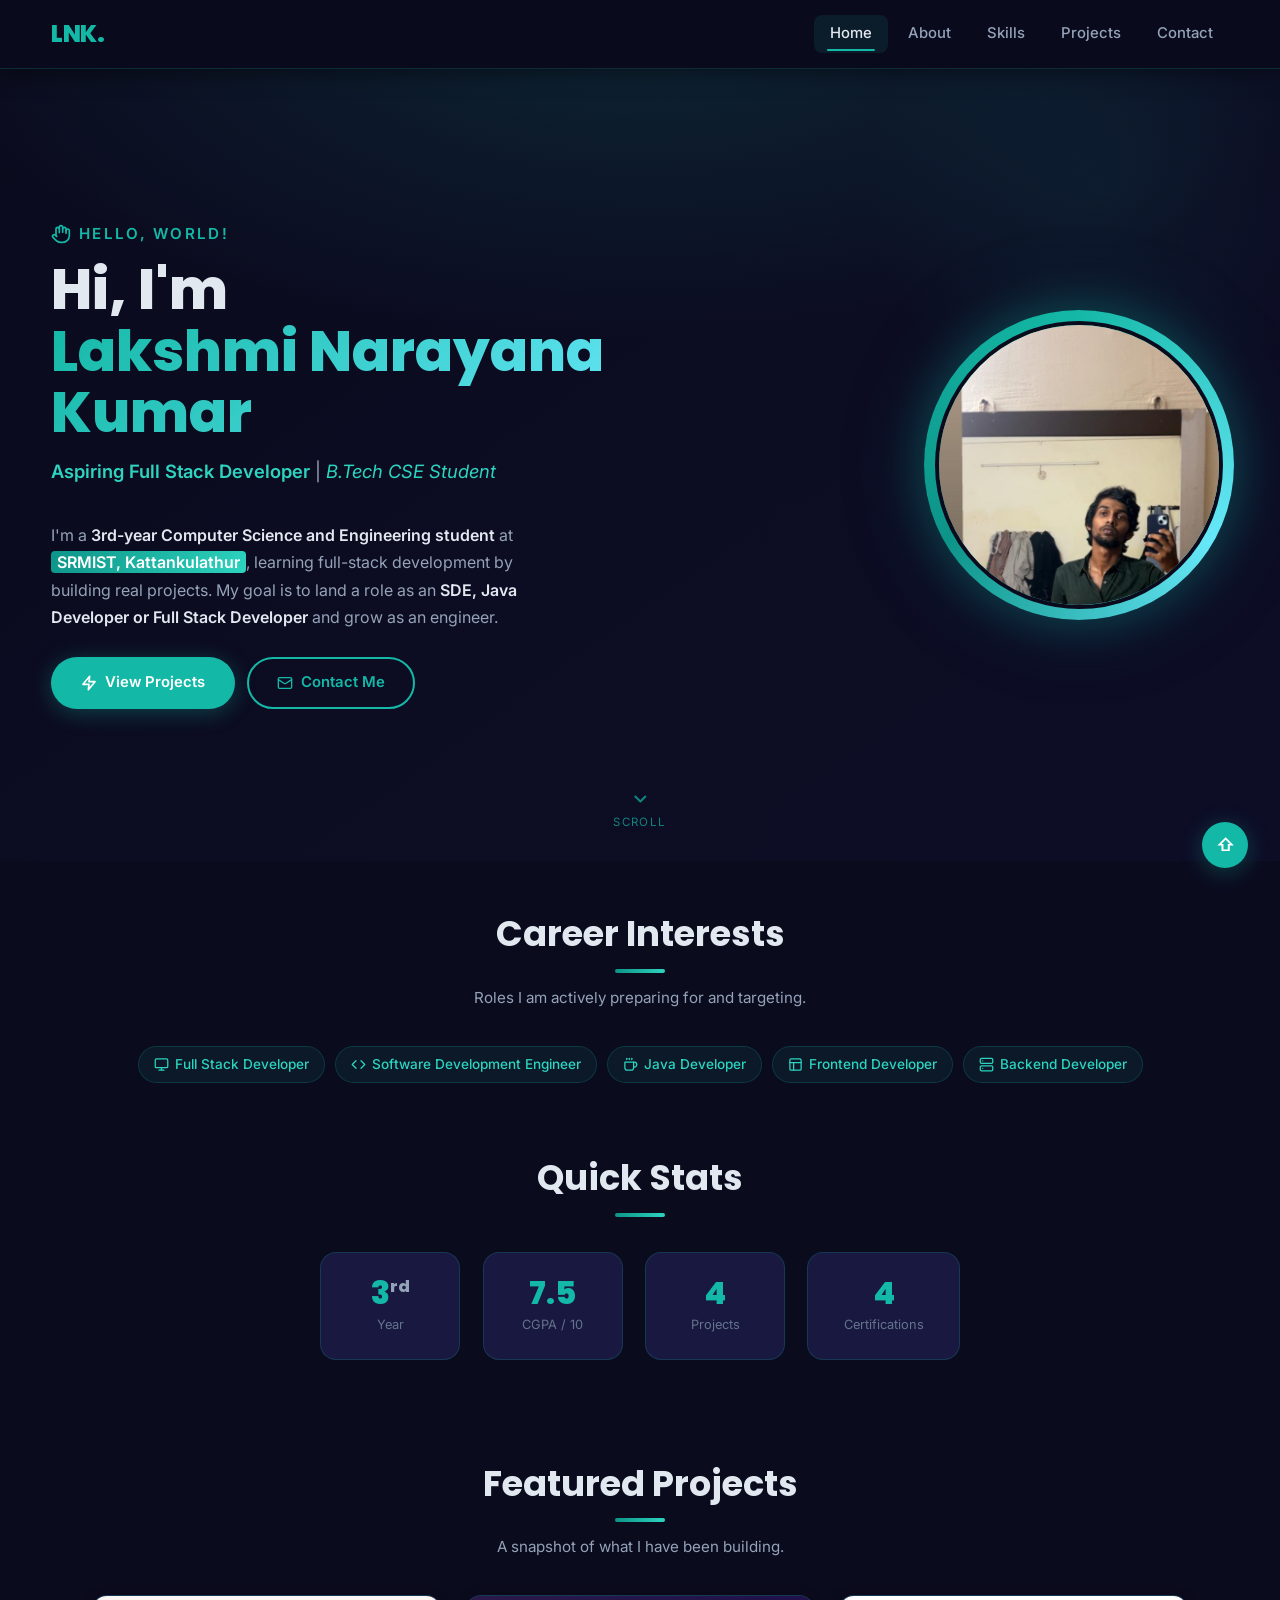
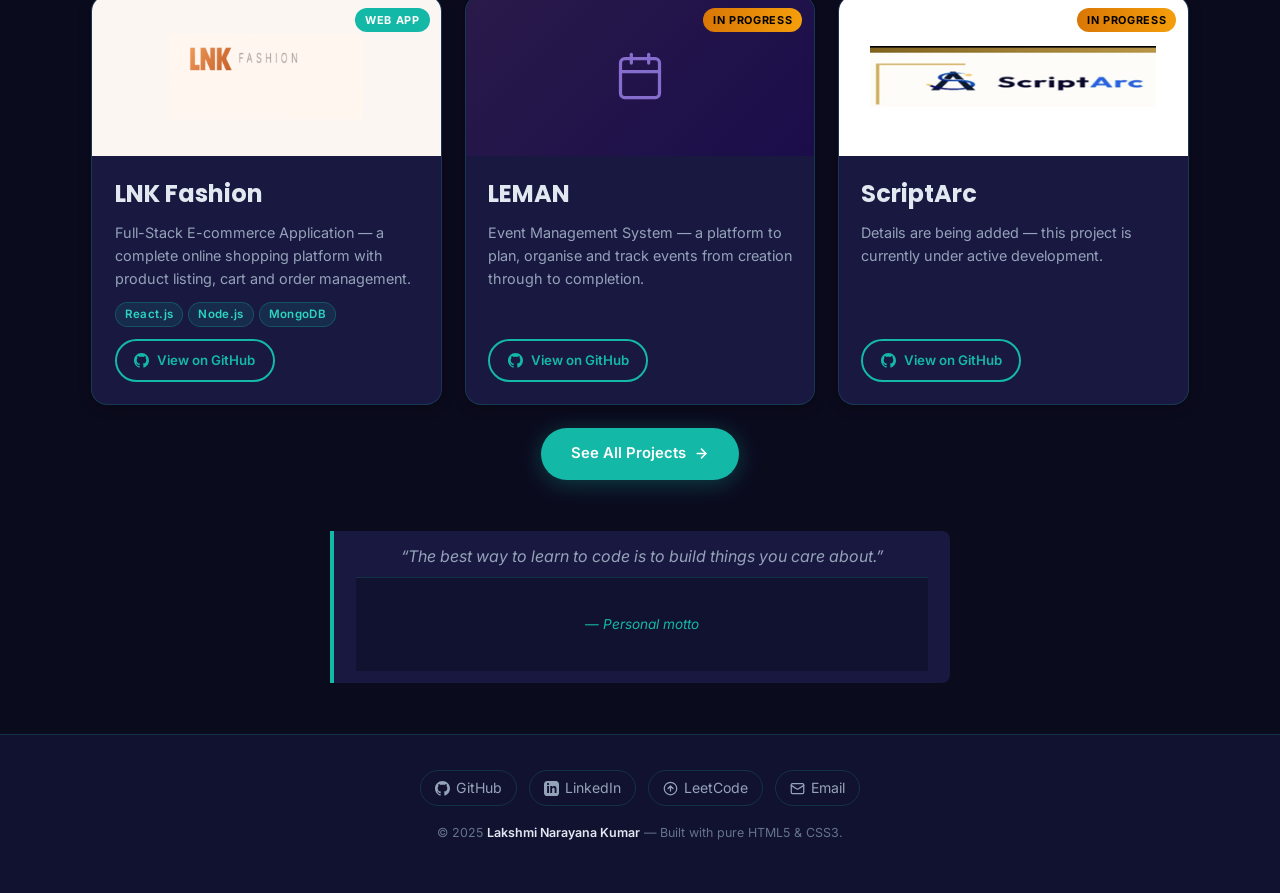
==== index.html @ a8ada561 "Initial commit - Personal Portfolio" ====
<!DOCTYPE html>
<!-- Topic 1: HTML Structure - DOCTYPE declaration -->
<html lang="en">
<head>
  <!-- Topic 1: HTML Structure - meta charset, viewport, title -->
  <meta charset="UTF-8" />
  <meta name="viewport" content="width=device-width, initial-scale=1.0" />
  <meta name="description" content="Lakshmi Narayana Kumar - B.Tech CSE student at SRMIST, aspiring Full Stack Developer." />
  <title>Lakshmi Narayana Kumar | Portfolio</title>
  <!-- Topic 6: Colors, Fonts - Google Fonts loaded via CSS @import in stylesheet -->
  <link rel="stylesheet" href="css/style.css" />
</head>

<body id="top">

  <!-- Scroll progress bar (cinematic upgrade) -->
  <div class="scroll-progress-bar" id="scrollBar" aria-hidden="true"></div>

  <!-- ============================================================
       Topic 1: HTML Structure - semantic <header> element
       Topic 9: Navigation Bar - sticky, Flexbox, hover, active state
       ============================================================ -->
  <header>
    <nav class="navbar" role="navigation" aria-label="Main navigation">
      <a href="index.html" class="nav-logo">LNK.</a>
      <!-- Topic 10: CSS Layouts - Flexbox nav list -->
      <ul class="nav-links">
        <li><a href="index.html"    class="active" aria-current="page">Home</a></li>
        <li><a href="about.html">About</a></li>
        <li><a href="skills.html">Skills</a></li>
        <li><a href="projects.html">Projects</a></li>
        <li><a href="contact.html">Contact</a></li>
      </ul>
    </nav>
  </header>

  <!-- Topic 1: HTML Structure - semantic <main> -->
  <main>

    <!-- ============================================================
         Topic 10: CSS Layouts - Hero section (Flexbox)
         Topic 6: Colors, Fonts - gradient hero background
         Topic 13: CSS Animations - fade-in heading, floating photo
         Topic 5: Images & Multimedia - profile photo, round + framed
         Topic 8: Alignment - text left / photo right on desktop
         ============================================================ -->
    <section class="hero" aria-label="Hero introduction">

      <!-- Left: text -->
      <div class="hero-text">

        <!-- Topic 2: Headings - greeting with inline SVG wave icon -->
        <span class="hero-greeting">
          <!-- SVG: hand wave icon -->
          <svg xmlns="http://www.w3.org/2000/svg" viewBox="0 0 24 24" fill="none"
               stroke="currentColor" stroke-width="2" stroke-linecap="round"
               stroke-linejoin="round" width="20" height="20" aria-hidden="true">
            <path d="M18 11V6a2 2 0 0 0-2-2v0a2 2 0 0 0-2 2v0"/>
            <path d="M14 10V4a2 2 0 0 0-2-2v0a2 2 0 0 0-2 2v2"/>
            <path d="M10 10.5V6a2 2 0 0 0-2-2v0a2 2 0 0 0-2 2v8"/>
            <path d="M18 8a2 2 0 1 1 4 0v6a8 8 0 0 1-8 8h-2c-2.8 0-4.5-.86-5.99-2.34l-3.6-3.6a2 2 0 0 1 2.83-2.82L7 15"/>
          </svg>
          Hello, World!
        </span>

        <!-- Topic 2: Headings - h1 main title -->
        <h1 class="hero-title">
          Hi, I&#39;m
          <!-- Topic 13: CSS Animations - name highlight fades in -->
          <span class="name-hl">Lakshmi Narayana Kumar</span>
        </h1>

        <!-- Topic 2: Text Formatting - <em> inside role line -->
        <p class="hero-role">
          <span>Aspiring Full Stack Developer</span>
          &#124; <em>B.Tech CSE Student</em>
        </p>

        <!-- Topic 2: Text Formatting - <strong>, <mark> in bio -->
        <p style="color:var(--text-secondary); max-width:500px; margin-bottom:1.6rem;">
          I&#39;m a <strong>3rd-year Computer Science and Engineering student</strong>
          at <mark>SRMIST, Kattankulathur</mark>, learning full-stack
          development by building real projects. My goal is to land a role as
          an <strong>SDE, Java Developer or Full Stack Developer</strong> and
          grow as an engineer.
        </p>

        <!-- Topic 4: Links - internal links styled as buttons -->
        <div class="hero-buttons">
          <!-- View Projects button with arrow icon -->
          <a href="projects.html" class="btn btn-primary">
            <svg xmlns="http://www.w3.org/2000/svg" viewBox="0 0 24 24" fill="none"
                 stroke="currentColor" stroke-width="2.5" stroke-linecap="round"
                 stroke-linejoin="round" width="16" height="16" aria-hidden="true">
              <polygon points="13 2 3 14 12 14 11 22 21 10 12 10 13 2"/>
            </svg>
            View Projects
          </a>
          <!-- Contact Me button with mail icon -->
          <a href="contact.html" class="btn btn-outline">
            <svg xmlns="http://www.w3.org/2000/svg" viewBox="0 0 24 24" fill="none"
                 stroke="currentColor" stroke-width="2" stroke-linecap="round"
                 stroke-linejoin="round" width="16" height="16" aria-hidden="true">
              <rect x="2" y="4" width="20" height="16" rx="2"/>
              <path d="m22 7-8.97 5.7a1.94 1.94 0 0 1-2.06 0L2 7"/>
            </svg>
            Contact Me
          </a>
        </div>
      </div>

      <!-- Right: profile photo -->
      <!-- Topic 5: Images & Multimedia - round framed profile picture -->
      <!-- Topic 13: CSS Animations - floating + spinning ring + glow -->
      <div class="hero-photo" id="hero-photo-wrap" aria-label="Profile photo">
        <div class="profile-ring">
          <img
            src="images/profile.jpg"
            alt="Lakshmi Narayana Kumar - profile photo"
            class="profile-img"
            width="288"
            height="288"
          />
        </div>
      </div>

      <!-- Scroll down hint -->
      <div class="scroll-hint" aria-hidden="true">
        <svg xmlns="http://www.w3.org/2000/svg" viewBox="0 0 24 24" fill="none"
             stroke="currentColor" stroke-width="2.5" stroke-linecap="round"
             stroke-linejoin="round">
          <polyline points="6 9 12 15 18 9"/>
        </svg>
        scroll
      </div>

    </section><!-- end .hero -->

    <!-- ============================================================
         Career Interests - chips row
         Topic 10: CSS Layouts - Flexbox chip row
         Topic 2: Headings - h2
         ============================================================ -->
    <section class="section" aria-labelledby="interests-heading">      <div class="section-title">
        <h2 id="interests-heading">Career Interests</h2>
        <span class="title-bar"></span>
        <p>Roles I am actively preparing for and targeting.</p>
      </div>

      <!-- Topic 10: Flexbox chip layout -->
      <div class="chips-wrap" style="justify-content:center;">

        <span class="chip chip-anim" style="animation-delay:0.1s;">
          <!-- monitor icon -->
          <svg xmlns="http://www.w3.org/2000/svg" viewBox="0 0 24 24" fill="none"
               stroke="currentColor" stroke-width="2" stroke-linecap="round"
               stroke-linejoin="round" aria-hidden="true">
            <rect x="2" y="3" width="20" height="14" rx="2"/>
            <path d="M8 21h8M12 17v4"/>
          </svg>
          Full Stack Developer
        </span>

        <span class="chip chip-anim" style="animation-delay:0.2s;">
          <!-- code icon -->
          <svg xmlns="http://www.w3.org/2000/svg" viewBox="0 0 24 24" fill="none"
               stroke="currentColor" stroke-width="2" stroke-linecap="round"
               stroke-linejoin="round" aria-hidden="true">
            <polyline points="16 18 22 12 16 6"/>
            <polyline points="8 6 2 12 8 18"/>
          </svg>
          Software Development Engineer
        </span>

        <span class="chip chip-anim" style="animation-delay:0.3s;">
          <!-- coffee icon (Java) -->
          <svg xmlns="http://www.w3.org/2000/svg" viewBox="0 0 24 24" fill="none"
               stroke="currentColor" stroke-width="2" stroke-linecap="round"
               stroke-linejoin="round" aria-hidden="true">
            <path d="M17 8h1a4 4 0 1 1 0 8h-1"/>
            <path d="M3 8h14v9a4 4 0 0 1-4 4H7a4 4 0 0 1-4-4V8z"/>
            <line x1="6" y1="2" x2="6" y2="4"/>
            <line x1="10" y1="2" x2="10" y2="4"/>
            <line x1="14" y1="2" x2="14" y2="4"/>
          </svg>
          Java Developer
        </span>

        <span class="chip chip-anim" style="animation-delay:0.4s;">
          <!-- layout icon -->
          <svg xmlns="http://www.w3.org/2000/svg" viewBox="0 0 24 24" fill="none"
               stroke="currentColor" stroke-width="2" stroke-linecap="round"
               stroke-linejoin="round" aria-hidden="true">
            <rect x="3" y="3" width="18" height="18" rx="2"/>
            <path d="M3 9h18M9 21V9"/>
          </svg>
          Frontend Developer
        </span>

        <span class="chip chip-anim" style="animation-delay:0.5s;">
          <!-- server icon -->
          <svg xmlns="http://www.w3.org/2000/svg" viewBox="0 0 24 24" fill="none"
               stroke="currentColor" stroke-width="2" stroke-linecap="round"
               stroke-linejoin="round" aria-hidden="true">
            <rect x="2" y="2" width="20" height="8" rx="2"/>
            <rect x="2" y="14" width="20" height="8" rx="2"/>
            <line x1="6" y1="6" x2="6.01" y2="6"/>
            <line x1="6" y1="18" x2="6.01" y2="18"/>
          </svg>
          Backend Developer
        </span>

      </div>
    </section>

    <!-- ============================================================
         Quick Stats tiles
         Topic 10: Flexbox tiles row
         Topic 2: Text Formatting - <sup> inside CGPA label
         ============================================================ -->
    <section class="section" aria-labelledby="stats-heading" style="padding-top:0;">
      <div class="section-title">
        <h2 id="stats-heading">Quick Stats</h2>
        <span class="title-bar"></span>
      </div>

      <!-- Topic 10: Flexbox stats row -->
      <div class="stats-row">
        <div class="stat-tile">
          <!-- Topic 2: Text Formatting - <sup> -->
          <span class="num">3<sup style="font-size:1rem;">rd</sup></span>
          <span class="lbl">Year</span>
        </div>
        <div class="stat-tile">
          <span class="num">7.5</span>
          <span class="lbl">CGPA / 10</span>
        </div>
        <div class="stat-tile">
          <span class="num">4</span>
          <span class="lbl">Projects</span>
        </div>
        <div class="stat-tile">
          <span class="num">4</span>
          <span class="lbl">Certifications</span>
        </div>
      </div>
    </section>

    <!-- ============================================================
         Featured Projects preview
         Topic 10: CSS Grid - projects grid
         Topic 11: Borders & Backgrounds - card borders, shadows
         Topic 12: Transformations & Transitions - card hover lift
         Topic 8: Positioning - absolute badge
         ============================================================ -->
    <section class="section" aria-labelledby="featured-projects-heading">
      <div class="section-title">
        <h2 id="featured-projects-heading">Featured Projects</h2>
        <span class="title-bar"></span>
        <p>A snapshot of what I have been building.</p>
      </div>

      <!-- Topic 10: CSS Grid -->
      <div class="projects-grid">

        <!-- Project 1: LNK Fashion -->
        <!-- Topic 7: Box Model - margin, padding, border on card -->
        <article class="project-card" aria-labelledby="fp1-title">
          <!-- Topic 8: Positioning - absolutely positioned badge -->
          <span class="badge">Web App</span>
          <!-- Topic 11: Backgrounds - LNK Fashion Logo -->
          <div class="project-img-wrap bg-lnk" role="img" aria-label="LNK Fashion e-commerce project">
            <img src="images/projects/lnk-fashion.png" alt="LNK Fashion Logo" class="project-logo-img" />
          </div>
          <div class="project-body">
            <!-- Topic 2: Headings - h3 -->
            <h3 id="fp1-title">LNK Fashion</h3>
            <p>Full-Stack E-commerce Application &mdash; a complete online shopping
               platform with product listing, cart and order management.</p>
            <!-- Topic 3: Lists - project tags -->
            <div class="project-tags">
              <span class="tag">React.js</span>
              <span class="tag">Node.js</span>
              <span class="tag">MongoDB</span>
            </div>
            <!-- Topic 4: Links - external link -->
            <a href="https://github.com/lakshminarayanankumar7-alt"
               target="_blank" rel="noopener noreferrer"
               class="btn btn-outline">
              <svg xmlns="http://www.w3.org/2000/svg" viewBox="0 0 24 24" fill="currentColor"
                   width="15" height="15" aria-hidden="true">
                <path d="M12 0c-6.626 0-12 5.373-12 12 0 5.302 3.438 9.8 8.207 11.387.599.111.793-.261.793-.577v-2.234c-3.338.726-4.033-1.416-4.033-1.416-.546-1.387-1.333-1.756-1.333-1.756-1.089-.745.083-.729.083-.729 1.205.084 1.839 1.237 1.839 1.237 1.07 1.834 2.807 1.304 3.492.997.107-.775.418-1.305.762-1.604-2.665-.305-5.467-1.334-5.467-5.931 0-1.311.469-2.381 1.236-3.221-.124-.303-.535-1.524.117-3.176 0 0 1.008-.322 3.301 1.23.957-.266 1.983-.399 3.003-.404 1.02.005 2.047.138 3.006.404 2.291-1.552 3.297-1.23 3.297-1.23.653 1.653.242 2.874.118 3.176.77.84 1.235 1.911 1.235 3.221 0 4.609-2.807 5.624-5.479 5.921.43.372.823 1.102.823 2.222v3.293c0 .319.192.694.801.576 4.765-1.589 8.199-6.086 8.199-11.386 0-6.627-5.373-12-12-12z"/>
              </svg>
              View on GitHub
            </a>
          </div>
        </article>

        <!-- Project 2: LEMAN -->
        <article class="project-card" aria-labelledby="fp2-title">
          <span class="badge badge-progress">In Progress</span>
          <div class="project-img-wrap grad-2" role="img" aria-label="LEMAN event management system">
            <!-- calendar SVG icon -->
            <svg xmlns="http://www.w3.org/2000/svg" viewBox="0 0 24 24" fill="none"
                 stroke="#a78bfa" stroke-width="1.5" stroke-linecap="round"
                 stroke-linejoin="round" width="52" height="52" aria-hidden="true">
              <rect x="3" y="4" width="18" height="18" rx="2" ry="2"/>
              <line x1="16" y1="2" x2="16" y2="6"/>
              <line x1="8" y1="2" x2="8" y2="6"/>
              <line x1="3" y1="10" x2="21" y2="10"/>
            </svg>
          </div>
          <div class="project-body">
            <h3 id="fp2-title">LEMAN</h3>
            <p>Event Management System &mdash; a platform to plan, organise and
               track events from creation through to completion.</p>
            <a href="https://github.com/lakshminarayanankumar7-alt"
               target="_blank" rel="noopener noreferrer"
               class="btn btn-outline">
              <svg xmlns="http://www.w3.org/2000/svg" viewBox="0 0 24 24" fill="currentColor"
                   width="15" height="15" aria-hidden="true">
                <path d="M12 0c-6.626 0-12 5.373-12 12 0 5.302 3.438 9.8 8.207 11.387.599.111.793-.261.793-.577v-2.234c-3.338.726-4.033-1.416-4.033-1.416-.546-1.387-1.333-1.756-1.333-1.756-1.089-.745.083-.729.083-.729 1.205.084 1.839 1.237 1.839 1.237 1.07 1.834 2.807 1.304 3.492.997.107-.775.418-1.305.762-1.604-2.665-.305-5.467-1.334-5.467-5.931 0-1.311.469-2.381 1.236-3.221-.124-.303-.535-1.524.117-3.176 0 0 1.008-.322 3.301 1.23.957-.266 1.983-.399 3.003-.404 1.02.005 2.047.138 3.006.404 2.291-1.552 3.297-1.23 3.297-1.23.653 1.653.242 2.874.118 3.176.77.84 1.235 1.911 1.235 3.221 0 4.609-2.807 5.624-5.479 5.921.43.372.823 1.102.823 2.222v3.293c0 .319.192.694.801.576 4.765-1.589 8.199-6.086 8.199-11.386 0-6.627-5.373-12-12-12z"/>
              </svg>
              View on GitHub
            </a>
          </div>
        </article>

        <!-- Project 3: ScriptArc -->
        <article class="project-card" aria-labelledby="fp3-title">
          <span class="badge badge-progress">In Progress</span>
          <!-- Topic 11: Backgrounds - ScriptArc Logo -->
          <div class="project-img-wrap bg-scriptarc" role="img" aria-label="ScriptArc project">
            <img src="images/projects/scriptarc.png" alt="ScriptArc Logo" class="project-logo-img" />
          </div>
          <div class="project-body">
            <h3 id="fp3-title">ScriptArc</h3>
            <p>Details are being added &mdash; this project is currently
               under active development.</p>
            <a href="https://github.com/lakshminarayanankumar7-alt"
               target="_blank" rel="noopener noreferrer"
               class="btn btn-outline">
              <svg xmlns="http://www.w3.org/2000/svg" viewBox="0 0 24 24" fill="currentColor"
                   width="15" height="15" aria-hidden="true">
                <path d="M12 0c-6.626 0-12 5.373-12 12 0 5.302 3.438 9.8 8.207 11.387.599.111.793-.261.793-.577v-2.234c-3.338.726-4.033-1.416-4.033-1.416-.546-1.387-1.333-1.756-1.333-1.756-1.089-.745.083-.729.083-.729 1.205.084 1.839 1.237 1.839 1.237 1.07 1.834 2.807 1.304 3.492.997.107-.775.418-1.305.762-1.604-2.665-.305-5.467-1.334-5.467-5.931 0-1.311.469-2.381 1.236-3.221-.124-.303-.535-1.524.117-3.176 0 0 1.008-.322 3.301 1.23.957-.266 1.983-.399 3.003-.404 1.02.005 2.047.138 3.006.404 2.291-1.552 3.297-1.23 3.297-1.23.653 1.653.242 2.874.118 3.176.77.84 1.235 1.911 1.235 3.221 0 4.609-2.807 5.624-5.479 5.921.43.372.823 1.102.823 2.222v3.293c0 .319.192.694.801.576 4.765-1.589 8.199-6.086 8.199-11.386 0-6.627-5.373-12-12-12z"/>
              </svg>
              View on GitHub
            </a>
          </div>
        </article>

      </div>

      <!-- Topic 4: Links - internal navigation link -->
      <div class="text-center mt-md">
        <a href="projects.html" class="btn btn-primary">
          See All Projects
          <svg xmlns="http://www.w3.org/2000/svg" viewBox="0 0 24 24" fill="none"
               stroke="currentColor" stroke-width="2.5" stroke-linecap="round"
               stroke-linejoin="round" width="15" height="15" aria-hidden="true">
            <line x1="5" y1="12" x2="19" y2="12"/>
            <polyline points="12 5 19 12 12 19"/>
          </svg>
        </a>
      </div>
    </section>

    <!-- ============================================================
         Closing quote
         Topic 2: Text Formatting - <blockquote>
         ============================================================ -->
    <section class="section" aria-label="Quote" style="padding-top:0;">
      <blockquote style="max-width:620px; margin:0 auto; text-align:center;">
        &#8220;The best way to learn to code is to build things you care about.&#8221;
        <footer>&mdash; Personal motto</footer>
      </blockquote>
    </section>

  </main><!-- end main -->

  <!-- Topic 1: HTML Structure - semantic <footer> -->
  <!-- Topic 4: Links - external links with target="_blank" rel="noopener" -->
  <footer>
    <div class="footer-links">
      <!-- GitHub -->
      <a href="https://github.com/lakshminarayanankumar7-alt"
         target="_blank" rel="noopener noreferrer">
        <svg xmlns="http://www.w3.org/2000/svg" viewBox="0 0 24 24" fill="currentColor"
             width="15" height="15" aria-hidden="true">
          <path d="M12 0c-6.626 0-12 5.373-12 12 0 5.302 3.438 9.8 8.207 11.387.599.111.793-.261.793-.577v-2.234c-3.338.726-4.033-1.416-4.033-1.416-.546-1.387-1.333-1.756-1.333-1.756-1.089-.745.083-.729.083-.729 1.205.084 1.839 1.237 1.839 1.237 1.07 1.834 2.807 1.304 3.492.997.107-.775.418-1.305.762-1.604-2.665-.305-5.467-1.334-5.467-5.931 0-1.311.469-2.381 1.236-3.221-.124-.303-.535-1.524.117-3.176 0 0 1.008-.322 3.301 1.23.957-.266 1.983-.399 3.003-.404 1.02.005 2.047.138 3.006.404 2.291-1.552 3.297-1.23 3.297-1.23.653 1.653.242 2.874.118 3.176.77.84 1.235 1.911 1.235 3.221 0 4.609-2.807 5.624-5.479 5.921.43.372.823 1.102.823 2.222v3.293c0 .319.192.694.801.576 4.765-1.589 8.199-6.086 8.199-11.386 0-6.627-5.373-12-12-12z"/>
        </svg>
        GitHub
      </a>
      <!-- LinkedIn -->
      <a href="https://www.linkedin.com/in/lakshmi-narayanan-kumar-5279a4340/"
         target="_blank" rel="noopener noreferrer">
        <svg xmlns="http://www.w3.org/2000/svg" viewBox="0 0 24 24" fill="currentColor"
             width="15" height="15" aria-hidden="true">
          <path d="M19 0h-14c-2.761 0-5 2.239-5 5v14c0 2.761 2.239 5 5 5h14c2.762 0 5-2.239 5-5v-14c0-2.761-2.238-5-5-5zm-11 19h-3v-11h3v11zm-1.5-12.268c-.966 0-1.75-.79-1.75-1.764s.784-1.764 1.75-1.764 1.75.79 1.75 1.764-.783 1.764-1.75 1.764zm13.5 12.268h-3v-5.604c0-3.368-4-3.113-4 0v5.604h-3v-11h3v1.765c1.396-2.586 7-2.777 7 2.476v6.759z"/>
        </svg>
        LinkedIn
      </a>
      <!-- LeetCode -->
      <a href="https://leetcode.com/u/Lakshmi_Narayana_Kumar/"
         target="_blank" rel="noopener noreferrer">
        <svg xmlns="http://www.w3.org/2000/svg" viewBox="0 0 24 24" fill="none"
             stroke="currentColor" stroke-width="2" stroke-linecap="round"
             stroke-linejoin="round" width="15" height="15" aria-hidden="true">
          <circle cx="12" cy="12" r="10"/>
          <path d="m16 12-4-4-4 4M12 16V8"/>
        </svg>
        LeetCode
      </a>
      <!-- Topic 4: Links - mailto link -->
      <!-- EDIT EMAIL -->
      <a href="mailto:lakshminarayanankumar7@gmail.com">
        <svg xmlns="http://www.w3.org/2000/svg" viewBox="0 0 24 24" fill="none"
             stroke="currentColor" stroke-width="2" stroke-linecap="round"
             stroke-linejoin="round" width="15" height="15" aria-hidden="true">
          <rect x="2" y="4" width="20" height="16" rx="2"/>
          <path d="m22 7-8.97 5.7a1.94 1.94 0 0 1-2.06 0L2 7"/>
        </svg>
        Email
      </a>
    </div>
    <!-- Topic 2: Text Formatting - <small>, <strong> -->
    <p>
      <small>
        &copy; 2025 <strong>Lakshmi Narayana Kumar</strong>
        &mdash; Built with pure HTML5 &amp; CSS3.
      </small>
    </p>
  </footer>

  <!-- Topic 4: Links - in-page anchor Back to top -->
  <!-- Topic 8: Positioning - position: fixed -->
  <a href="#top" class="back-to-top" aria-label="Back to top" title="Back to top">
    <!-- Up arrow using HTML entity - safe, no emoji bytes -->
    &#8679;
  </a>

  <!-- Cinematic scroll script: scroll progress + hero photo fade + reveal -->
  <script>
    (function () {
      /* Respect prefers-reduced-motion */
      var reducedMotion = window.matchMedia('(prefers-reduced-motion: reduce)').matches;

      var scrollBar   = document.getElementById('scrollBar');
      var photoWrap   = document.getElementById('hero-photo-wrap');
      var hero        = document.querySelector('.hero');

      /* ---- Scroll Progress Bar ---- */
      function updateProgress() {
        var scrollTop  = window.scrollY || document.documentElement.scrollTop;
        var docHeight  = document.documentElement.scrollHeight - window.innerHeight;
        var pct        = docHeight > 0 ? (scrollTop / docHeight) * 100 : 0;
        if (scrollBar) scrollBar.style.width = pct + '%';
      }

      /* ---- Hero photo cinematic fade on scroll ---- */
      function updateHeroPhoto() {
        if (!hero || !photoWrap || reducedMotion) return;
        var heroBottom = hero.getBoundingClientRect().bottom;
        var heroH      = hero.offsetHeight;
        /* Start fading once bottom of hero is 80% from top of viewport */
        var ratio = 1 - Math.max(0, Math.min(1, heroBottom / (heroH * 0.8)));
        var opacity   = 1 - ratio * 0.85;
        var scale     = 1 - ratio * 0.12;
        photoWrap.style.opacity   = opacity;
        photoWrap.style.transform = 'scale(' + scale + ')';
      }

      /* ---- Reveal on scroll (IntersectionObserver) ---- */
      if ('IntersectionObserver' in window) {
        var revealEls = document.querySelectorAll('.reveal');
        var revealObs = new IntersectionObserver(function (entries) {
          entries.forEach(function (entry) {
            if (entry.isIntersecting) {
              entry.target.classList.add('visible');
              revealObs.unobserve(entry.target);
            }
          });
        }, { threshold: 0.15 });
        revealEls.forEach(function (el) { revealObs.observe(el); });
      }

      /* ---- Bind scroll ---- */
      window.addEventListener('scroll', function () {
        updateProgress();
        updateHeroPhoto();
      }, { passive: true });

      /* Initial call */
      updateProgress();
      updateHeroPhoto();
    })();
  </script>

</body>
</html>
---- css/style.css ----
/* ============================================================
   PORTFOLIO - Lakshmi Narayana Kumar
   Single shared stylesheet for all 5 pages.
   Each section header maps to one of the 14 required topics.
   All special characters use HTML entities - no raw emoji bytes.
   ============================================================ */

/* ============================================================
   Topic 6: Colors, Fonts, Backgrounds
   - CSS custom properties (palette), Google Fonts import
   ============================================================ */
@import url('https://fonts.googleapis.com/css2?family=Poppins:wght@300;400;500;600;700;800&family=Inter:wght@300;400;500;600&display=swap');

:root {
  /* --- Colour Palette --- */
  --bg-primary:    #0b0b1e;
  --bg-secondary:  #111130;
  --bg-card:       #181840;
  --bg-card-hover: #1e1e4a;

  /* Accent: Teal */
  --accent:        #14b8a6;
  --accent-light:  #2dd4bf;
  --accent-dark:   #0d9488;
  --accent-glow:   rgba(20, 184, 166, 0.30);
  --accent-glow2:  rgba(20, 184, 166, 0.10);

  /* Text */
  --text-primary:   #e2e8f0;
  --text-secondary: #94a3b8;
  --text-muted:     #64748b;

  /* Borders & Shadows */
  --border:         rgba(20, 184, 166, 0.20);
  --border-hover:   rgba(20, 184, 166, 0.55);
  --shadow-sm:      0 2px 12px rgba(0, 0, 0, 0.35);
  --shadow-md:      0 8px 32px rgba(0, 0, 0, 0.45);
  --shadow-lg:      0 20px 60px rgba(0, 0, 0, 0.55);
  --shadow-accent:  0 0 32px var(--accent-glow);

  /* Spacing scale - tighter than before for better flow */
  --sp-xs:  0.4rem;
  --sp-sm:  0.75rem;
  --sp-md:  1.4rem;
  --sp-lg:  2.2rem;
  --sp-xl:  3.2rem;

  /* Radii */
  --r-sm:   8px;
  --r-md:   16px;
  --r-lg:   24px;
  --r-pill: 50px;
  --r-full: 50%;

  /* Transitions */
  --tr-fast: 0.20s ease;
  --tr-med:  0.35s ease;
  --tr-slow: 0.55s ease;

  /* Typography */
  --font-heading: 'Poppins', 'Segoe UI', Arial, sans-serif;
  --font-body:    'Inter',   'Segoe UI', Arial, sans-serif;
}

/* ============================================================
   Topic 7: Margins, Padding, Box Model
   - Global reset with box-sizing: border-box
   ============================================================ */
*,
*::before,
*::after {
  box-sizing: border-box; /* Topic 7: box-sizing border-box on every element */
  margin:  0;
  padding: 0;
}

html {
  scroll-behavior: smooth;
  font-size: 16px;
}

body {
  font-family: var(--font-body);
  background-color: var(--bg-primary);
  color: var(--text-primary);
  line-height: 1.7;
  min-height: 100vh;
  overflow-x: hidden;
}

/* ============================================================
   Topic 2: Headings, Paragraphs, Text Formatting
   ============================================================ */
h1, h2, h3, h4, h5, h6 {
  font-family: var(--font-heading);
  font-weight: 700;
  line-height: 1.25;
  color: var(--text-primary);
}

/* h1-h6 fluid sizes */
h1 { font-size: clamp(2.0rem, 5vw, 3.5rem); }
h2 { font-size: clamp(1.5rem, 3vw, 2.2rem); }
h3 { font-size: clamp(1.1rem, 2.2vw, 1.5rem); }
h4 { font-size: 1.05rem; }
h5 { font-size: 0.93rem; }
h6 { font-size: 0.80rem; color: var(--text-secondary); }

p  { margin-bottom: var(--sp-sm); color: var(--text-secondary); }
a  { color: var(--accent); text-decoration: none; transition: color var(--tr-fast); }
a:hover { color: var(--accent-light); }

/* Text formatting tags */
strong { color: var(--text-primary); font-weight: 600; }
em     { color: var(--accent-light); font-style: italic; }

mark {
  background: linear-gradient(120deg, var(--accent-dark) 0%, var(--accent-light) 100%);
  color: #fff;
  padding: 1px 6px;
  border-radius: 4px;
  font-weight: 600;
}

small { font-size: 0.78rem; color: var(--text-muted); }
sub, sup { font-size: 0.72rem; color: var(--text-secondary); }

blockquote {
  border-left: 4px solid var(--accent);
  margin: var(--sp-md) 0;
  padding: var(--sp-sm) var(--sp-md);
  background: var(--bg-card);
  border-radius: 0 var(--r-sm) var(--r-sm) 0;
  color: var(--text-secondary);
  font-style: italic;
}
blockquote footer { font-size: 0.85rem; margin-top: 6px; color: var(--accent); }

code {
  font-family: 'Courier New', monospace;
  font-size: 0.88rem;
  color: var(--accent-light);
  background: rgba(20,184,166,0.1);
  padding: 1px 6px;
  border-radius: 4px;
}

/* ============================================================
   Topic 9: Navigation Bar
   - Sticky, Flexbox layout, hover effects, active-page highlight
   ============================================================ */
.navbar {
  position: sticky;          /* Topic 8: position sticky */
  top: 0;
  z-index: 1000;
  display: flex;             /* Topic 10: Flexbox for navbar */
  align-items: center;
  justify-content: space-between;
  padding: 0.85rem var(--sp-xl);
  background: rgba(11, 11, 30, 0.92);
  backdrop-filter: blur(16px);
  -webkit-backdrop-filter: blur(16px);
  border-bottom: 1px solid var(--border);
  box-shadow: 0 2px 24px rgba(0,0,0,0.5);
}

.nav-logo {
  font-family: var(--font-heading);
  font-size: 1.5rem;
  font-weight: 800;
  color: var(--accent);
  letter-spacing: -0.5px;
  transition: color var(--tr-fast);
}
.nav-logo:hover { color: var(--accent-light); }

.nav-links {
  display: flex;             /* Topic 10: Flexbox in nav */
  list-style: none;
  gap: 4px;
  align-items: center;
}

.nav-links a {
  display: inline-block;
  color: var(--text-secondary);
  font-size: 0.93rem;
  font-weight: 500;
  padding: 0.42rem 1rem;
  border-radius: var(--r-sm);
  position: relative;        /* Topic 8: position relative for underline */
  transition: color var(--tr-fast), background var(--tr-fast);
}

/* Underline slide-in on hover */
.nav-links a::after {
  content: '';
  position: absolute;        /* Topic 8: position absolute pseudo-element */
  bottom: 2px;
  left: 50%;
  transform: translateX(-50%);
  width: 0;
  height: 2px;
  background: var(--accent);
  border-radius: 2px;
  transition: width var(--tr-med);
}

.nav-links a:hover,
.nav-links a.active {
  color: var(--text-primary);
  background: rgba(20, 184, 166, 0.10);
}

.nav-links a:hover::after,
.nav-links a.active::after {
  width: 65%;
}

/* ============================================================
   Topic 10 & 13: CSS Layouts (Flexbox) + CSS Animations
   - Hero section -- reduced min-height for better page flow
   ============================================================ */
.hero {
  display: flex;             /* Topic 10: Flexbox hero */
  align-items: center;
  justify-content: space-between;
  gap: var(--sp-xl);
  min-height: 88vh;          /* Reduced from 100vh to avoid excessive space */
  padding: var(--sp-xl);
  /* Topic 6: gradient hero background */
  background:
    radial-gradient(ellipse 85% 60% at 50% -5%, rgba(20,184,166,0.14) 0%, transparent 65%),
    linear-gradient(145deg, var(--bg-primary) 0%, #0d0d26 100%);
  position: relative;
  overflow: hidden;
}

/* Decorative floating orb (Topic 11: background gradient) */
.hero::before {
  content: '';
  position: absolute;        /* Topic 8: position absolute */
  width: 480px;
  height: 480px;
  border-radius: var(--r-full);
  background: radial-gradient(circle, rgba(20,184,166,0.07) 0%, transparent 70%);
  top: -120px;
  right: -60px;
  pointer-events: none;
  animation: pulse-orb 6s ease-in-out infinite; /* Topic 13: animation */
}

.hero-text {
  flex: 1;
  max-width: 580px;
}

.hero-greeting {
  display: inline-flex;
  align-items: center;
  gap: 8px;
  font-size: 0.95rem;
  color: var(--accent);
  font-weight: 600;
  letter-spacing: 0.15em;
  text-transform: uppercase;
  margin-bottom: var(--sp-sm);
  animation: fade-in-up 0.7s ease both; /* Topic 13 */
}

.hero-title {
  font-size: clamp(2.1rem, 5vw, 3.5rem);
  font-weight: 800;
  line-height: 1.1;
  margin-bottom: var(--sp-sm);
}

/* Topic 13: Animated name highlight */
.hero-title .name-hl {
  display: block;
  background: linear-gradient(135deg, var(--accent) 0%, #67e8f9 100%);
  -webkit-background-clip: text;
  -webkit-text-fill-color: transparent;
  background-clip: text;
  animation: fade-in-up 0.8s ease 0.25s both; /* Topic 13 */
}

.hero-role {
  font-size: clamp(0.93rem, 2vw, 1.15rem);
  color: var(--text-secondary);
  margin-bottom: var(--sp-lg);
  animation: fade-in-up 0.8s ease 0.45s both; /* Topic 13 */
}
.hero-role span { color: var(--accent-light); font-weight: 600; }

.hero-buttons {
  display: flex;             /* Topic 10: Flexbox */
  gap: var(--sp-sm);
  flex-wrap: wrap;
  animation: fade-in-up 0.8s ease 0.65s both; /* Topic 13 */
}

/* ============================================================
   Buttons - Topic 12: Transitions & Transformations
   ============================================================ */
.btn {
  display: inline-flex;
  align-items: center;
  gap: 8px;
  padding: 0.72rem 1.75rem;
  border-radius: var(--r-pill);
  font-family: var(--font-body);
  font-size: 0.93rem;
  font-weight: 600;
  cursor: pointer;
  border: 2px solid transparent;
  text-decoration: none;
  transition: all var(--tr-med); /* Topic 12 */
  white-space: nowrap;
}

.btn-primary {
  background: var(--accent);
  color: #fff;
  box-shadow: 0 4px 22px var(--accent-glow);
}
.btn-primary:hover {
  background: var(--accent-light);
  color: #fff;
  transform: translateY(-3px); /* Topic 12: translateY */
  box-shadow: 0 8px 32px var(--accent-glow);
}

.btn-outline {
  background: transparent;
  color: var(--accent);
  border-color: var(--accent);
}
.btn-outline:hover {
  background: var(--accent);
  color: #fff;
  transform: translateY(-3px); /* Topic 12 */
  box-shadow: 0 8px 32px var(--accent-glow);
}

/* ============================================================
   Topic 5: Images & Multimedia
   - Profile photo: round, framed, floating animation
   ============================================================ */
.hero-photo {
  flex-shrink: 0;
  animation: fade-in-up 0.8s ease 0.15s both; /* Topic 13 */
}

.profile-ring {
  position: relative;        /* Topic 8: position relative */
  width: 300px;
  height: 300px;
  display: flex;
  align-items: center;
  justify-content: center;
}

/* Spinning conic-gradient ring (Topic 13: animation) */
.profile-ring::before {
  content: '';
  position: absolute;        /* Topic 8: absolute */
  inset: -5px;
  border-radius: var(--r-full);
  background: conic-gradient(var(--accent), #67e8f9, var(--accent-dark), var(--accent));
  animation: spin-ring 7s linear infinite; /* Topic 13 */
  z-index: 0;
}

/* Glow layer (Topic 11: box-shadow) */
.profile-ring::after {
  content: '';
  position: absolute;        /* Topic 8: absolute */
  inset: -5px;
  border-radius: var(--r-full);
  box-shadow: 0 0 48px var(--accent-glow), 0 0 96px rgba(20,184,166,0.15);
  animation: glow-pulse 3s ease-in-out infinite; /* Topic 13 */
  z-index: 0;
}

.profile-img {
  width: 288px;
  height: 288px;
  border-radius: var(--r-full); /* Topic 11: rounded border */
  object-fit: cover;
  object-position: center top;
  position: relative;        /* Topic 8 */
  z-index: 1;
  border: 4px solid var(--bg-primary);
  animation: float 4.5s ease-in-out infinite; /* Topic 13: floating */
}

/* Smaller variant for About page */
.profile-img-sm {
  width: 220px;
  height: 220px;
  border-radius: var(--r-full);
  object-fit: cover;
  object-position: center top;
  border: 3px solid var(--accent);
  box-shadow: var(--shadow-accent);
}

/* ============================================================
   Topic 13: CSS Animations - @keyframes
   ============================================================ */
@keyframes fade-in-up {
  from { opacity: 0; transform: translateY(28px); }
  to   { opacity: 1; transform: translateY(0);    }
}

@keyframes float {
  0%, 100% { transform: translateY(0px);   }
  50%       { transform: translateY(-16px); }
}

@keyframes glow-pulse {
  0%, 100% { opacity: 0.5; transform: scale(1);    }
  50%       { opacity: 1;   transform: scale(1.04); }
}

@keyframes spin-ring {
  to { transform: rotate(360deg); }
}

@keyframes pulse-orb {
  0%, 100% { transform: scale(1);    opacity: 0.6; }
  50%       { transform: scale(1.08); opacity: 1;   }
}

@keyframes bar-grow {
  from { width: 0; }
}

@keyframes bounce-in {
  0%   { transform: scale(0.6); opacity: 0; }
  60%  { transform: scale(1.08); }
  100% { transform: scale(1); opacity: 1; }
}

@keyframes submit-pulse {
  0%, 100% { box-shadow: 0 4px 22px var(--accent-glow); }
  50%       { box-shadow: 0 4px 44px rgba(20,184,166,0.55); }
}

/* ============================================================
   Section wrapper utilities
   ============================================================ */
.section {
  padding: var(--sp-xl) var(--sp-xl);
  max-width: 1200px;
  margin: 0 auto;
}

.section-full {
  padding: var(--sp-xl) var(--sp-xl);
}

/* Topic 8: text-align centering */
.section-title {
  text-align: center;        /* Topic 8: text-align center */
  margin-bottom: var(--sp-lg);
}

.section-title h2 { display: inline-block; margin-bottom: var(--sp-xs); }

.section-title .title-bar {
  display: block;
  width: 50px;
  height: 4px;
  background: linear-gradient(90deg, var(--accent-dark), var(--accent-light));
  border-radius: 3px;
  margin: 6px auto 0;
}

.section-title p {
  margin-top: var(--sp-sm);
  color: var(--text-secondary);
  font-size: 0.95rem;
}

/* Inner-page hero banner */
.page-hero {
  /* Topic 6: gradient background */
  background: linear-gradient(135deg, var(--bg-secondary) 0%, var(--bg-primary) 100%);
  padding: var(--sp-xl) var(--sp-xl) var(--sp-lg);
  text-align: center;        /* Topic 8: text-align */
  border-bottom: 1px solid var(--border);
  position: relative;
  overflow: hidden;
}

.page-hero::before {
  content: '';
  position: absolute;        /* Topic 8: absolute */
  width: 500px;
  height: 500px;
  border-radius: var(--r-full);
  background: radial-gradient(circle, rgba(20,184,166,0.08) 0%, transparent 70%);
  top: -180px;
  left: 50%;
  transform: translateX(-50%);
  pointer-events: none;
}

.page-hero h1 { animation: fade-in-up 0.65s ease both; } /* Topic 13 */
.page-hero p  {
  animation: fade-in-up 0.65s ease 0.2s both;
  animation-fill-mode: both;
  color: var(--text-secondary);
  max-width: 500px;
  margin: 0.5rem auto 0;
}

/* Divider line */
.divider {
  height: 1px;
  border: none;
  background: linear-gradient(90deg, transparent, var(--accent), transparent);
  margin: var(--sp-lg) 0;
}

/* ============================================================
   Topic 7 & 11: Box Model + Borders & Backgrounds
   - Card component (margin, padding, border, box-shadow)
   ============================================================ */
.card {
  background: var(--bg-card);
  border: 1px solid var(--border);
  border-radius: var(--r-md);
  padding: var(--sp-md);         /* Topic 7: padding */
  margin-bottom: var(--sp-md);   /* Topic 7: margin */
  box-shadow: var(--shadow-sm);  /* Topic 11: box-shadow */
  transition: all var(--tr-med); /* Topic 12: transition */
  position: relative;            /* Topic 8: relative for badge */
  overflow: hidden;
}

.card:hover {
  transform: translateY(-5px) scale(1.01); /* Topic 12: transform */
  box-shadow: var(--shadow-md), 0 0 28px var(--accent-glow);
  border-color: var(--border-hover);
}

/* Topic 8: Absolutely positioned badge */
.badge {
  position: absolute;        /* Topic 8: position absolute */
  top: var(--sp-sm);
  right: var(--sp-sm);
  background: var(--accent);
  color: #fff;
  font-size: 0.68rem;
  font-weight: 700;
  padding: 3px 10px;
  border-radius: var(--r-pill);
  letter-spacing: 0.06em;
  text-transform: uppercase;
  animation: bounce-in 0.5s ease both; /* Topic 13 */
  z-index: 2;
}

.badge-progress {
  background: linear-gradient(90deg, #d97706, #f59e0b);
  color: #000;
}

/* ============================================================
   Topic 10: CSS Layouts - Project Cards Grid (CSS Grid)
   ============================================================ */
.projects-grid {
  display: grid;             /* Topic 10: CSS Grid */
  grid-template-columns: repeat(auto-fit, minmax(290px, 1fr));
  gap: var(--sp-md);
}

/* Project card specific */
.project-card {
  background: var(--bg-card);
  border: 1px solid var(--border);
  border-radius: var(--r-md);
  overflow: hidden;
  position: relative;        /* Topic 8: relative */
  transition: all var(--tr-med); /* Topic 12 */
  box-shadow: var(--shadow-sm);
  display: flex;
  flex-direction: column;
  height: 100%;              /* Equal height cards in grid row */
}

.project-card:hover {
  transform: translateY(-7px) scale(1.015) rotate(-0.3deg); /* Topic 12 */
  box-shadow: var(--shadow-lg), 0 0 36px var(--accent-glow);
  border-color: var(--border-hover);
}

/* Project "image" - CSS gradient placeholder (Topic 11: background gradient) */
.project-img-wrap {
  height: 160px;
  display: flex;
  align-items: center;
  justify-content: center;
  flex-shrink: 0;
  position: relative;
  overflow: hidden;
}

/* SVG icon inside project card header */
.project-img-wrap svg {
  width: 52px;
  height: 52px;
  opacity: 0.75;
}

/* Project logo images */
.project-logo-img {
  max-width: 82%;
  max-height: 85px;
  width: auto;
  height: auto;
  object-fit: contain;
  display: block;
  margin: 0 auto;
  transition: transform var(--tr-med);
}

.project-card:hover .project-logo-img {
  transform: scale(1.08);
}

/* Specific background styles for logo cards */
.project-img-wrap.bg-lnk {
  background: #fbf6f2;
}

.project-img-wrap.bg-scriptarc {
  background: #ffffff;
}

/* Gradient placeholders per project (Topic 11) */
.grad-1 { background: linear-gradient(135deg, #0f2a4a 0%, #0d4a3a 100%); }
.grad-2 { background: linear-gradient(135deg, #2a1a4a 0%, #1a0d4a 100%); }
.grad-3 { background: linear-gradient(135deg, #1a2a0d 0%, #0d2a1a 100%); }
.grad-4 { background: linear-gradient(135deg, #4a2a0d 0%, #4a1a1a 100%); }

.project-body {
  padding: var(--sp-md);    /* Topic 7: padding */
  flex: 1;
  display: flex;
  flex-direction: column;
  gap: 0.5rem;
}

.project-body h3 {
  margin-bottom: 0.25rem;
}

.project-body p {
  flex: 1;
  margin-bottom: 0;
  font-size: 0.9rem;
  line-height: 1.6;
}

.project-tags {
  display: flex;             /* Topic 10: Flexbox */
  flex-wrap: wrap;
  gap: 5px;
  margin: 0.25rem 0;
}

.tag {
  font-size: 0.72rem;
  font-weight: 600;
  color: var(--accent-light);
  background: rgba(20,184,166,0.12);
  border: 1px solid rgba(20,184,166,0.28);
  padding: 2px 9px;
  border-radius: var(--r-pill);
  letter-spacing: 0.03em;
}

/* Button at bottom of project card */
.project-body .btn {
  margin-top: auto;
  align-self: flex-start;
  font-size: 0.83rem;
  padding: 0.5rem 1.1rem;
}

/* ============================================================
   Topic 10: CSS Layouts - Skills Grid (CSS Grid)
   ============================================================ */
.skills-grid {
  display: grid;             /* Topic 10: CSS Grid */
  grid-template-columns: repeat(auto-fit, minmax(240px, 1fr));
  gap: var(--sp-md);
  margin-bottom: var(--sp-xl);
}

.skill-card {
  background: var(--bg-card);
  border: 1px solid var(--border);
  border-radius: var(--r-md);
  padding: var(--sp-md);
  transition: all var(--tr-med); /* Topic 12 */
  text-align: center;            /* Topic 8: text-align */
}

.skill-card:hover {
  transform: translateY(-6px); /* Topic 12 */
  border-color: var(--accent);
  box-shadow: 0 12px 30px var(--accent-glow);
}

.skill-icon {
  width: 48px;
  height: 48px;
  margin: 0 auto var(--sp-sm);
  display: flex;
  align-items: center;
  justify-content: center;
  background: rgba(20, 184, 166, 0.12);
  border: 1px solid var(--border);
  border-radius: var(--r-md);
  color: var(--accent);
  transition: all var(--tr-fast);
}

.skill-card:hover .skill-icon {
  background: rgba(20, 184, 166, 0.22);
  border-color: var(--accent);
  box-shadow: 0 0 16px var(--accent-glow);
}

.skill-icon img,
.skill-icon svg {
  width: 26px;
  height: 26px;
  object-fit: contain;
  transition: transform var(--tr-fast);
}

.skill-card:hover .skill-icon img,
.skill-card:hover .skill-icon svg {
  transform: scale(1.12);
}

/* Individual technology icons inside skill lists */
.tech-icon {
  width: 20px;
  height: 20px;
  object-fit: contain;
  flex-shrink: 0;
  display: inline-block;
  vertical-align: middle;
  transition: transform var(--tr-fast);
}

/* ============================================================
   Topic 3: Lists - skill lists, education list
   ============================================================ */
.skill-list {
  list-style: none;
  padding: 0;
  text-align: left;
  margin-top: var(--sp-sm);
}

.skill-list li {
  display: flex;
  align-items: center;
  gap: 12px;
  padding: 7px 8px;
  border-bottom: 1px solid var(--border);
  color: var(--text-secondary);
  font-size: 0.92rem;
  border-radius: var(--r-sm);
  transition: all var(--tr-fast);
}

.skill-list li:hover {
  background: rgba(20, 184, 166, 0.08);
  color: var(--text-primary);
  padding-left: 12px;
}

.skill-list li:hover .tech-icon {
  transform: scale(1.2);
}

.skill-list li:last-child { border-bottom: none; }

.skill-list li::before {
  display: none;
}

/* Ordered list for education (Topic 3) */
.edu-list {
  list-style: decimal;
  padding-left: 1.6rem;
  color: var(--text-secondary);
}

.edu-list li {
  padding: var(--sp-sm) 0;
  border-bottom: 1px solid var(--border);
  line-height: 1.65;
}
.edu-list li:last-child { border-bottom: none; }

/* ============================================================
   Topic 3: Tables
   - Certifications table with thead, tbody, th, td
   ============================================================ */
.table-wrap {
  overflow-x: auto;
  border-radius: var(--r-md);
  box-shadow: var(--shadow-sm);
  margin-bottom: var(--sp-lg);
}

table {
  width: 100%;
  border-collapse: collapse;
  background: var(--bg-card);
  font-size: 0.9rem;
}

thead {
  background: linear-gradient(135deg, var(--accent-dark), var(--accent));
}

thead th {
  padding: 0.9rem 1.3rem;
  text-align: left;          /* Topic 8: text-align */
  font-family: var(--font-heading);
  font-weight: 600;
  color: #fff;
  font-size: 0.8rem;
  letter-spacing: 0.06em;
  text-transform: uppercase;
}

tbody tr {
  border-bottom: 1px solid var(--border);
  transition: background var(--tr-fast); /* Topic 12 */
}

tbody tr:hover { background: rgba(20,184,166,0.07); }

tbody td {
  padding: 0.85rem 1.3rem;
  color: var(--text-secondary);
  vertical-align: middle;
}

tbody td:first-child { color: var(--text-primary); font-weight: 500; }

/* ============================================================
   Topic 8: Alignment & Positioning
   - Float demo (About page image beside text)
   ============================================================ */
.float-section .float-img {
  float: left;               /* Topic 8: float */
  width: 220px;
  height: 220px;
  border-radius: var(--r-md);
  margin: 0 var(--sp-md) var(--sp-md) 0;
  object-fit: cover;
  object-position: center top;
  border: 3px solid var(--accent);
  box-shadow: var(--shadow-accent);
}

/* Clearfix */
.float-section::after { content: ''; display: table; clear: both; }

/* ============================================================
   Topic 7: Box Model - Visual "Box Model" explanation card
   ============================================================ */
.boxmodel-card {
  position: relative;        /* Topic 8: relative */
  background: var(--bg-card);
  border: 2px dashed var(--accent);
  border-radius: var(--r-md);
  padding: var(--sp-lg);     /* Padding layer visible */
  margin: var(--sp-lg) 0;    /* Margin layer visible */
  box-shadow: var(--shadow-md);
  text-align: center;
}

.boxmodel-card .bm-label {
  position: absolute;        /* Topic 8: absolute */
  top: 8px;
  left: 14px;
  font-size: 0.72rem;
  color: var(--accent);
  font-weight: 700;
  letter-spacing: 0.1em;
  text-transform: uppercase;
}

.bm-padding {
  background: rgba(20,184,166,0.08);
  border: 1px solid var(--accent);
  border-radius: var(--r-sm);
  padding: var(--sp-sm);
  margin: var(--sp-sm);
}

.bm-border {
  border: 2px solid var(--accent-light);
  border-radius: 6px;
  padding: var(--sp-sm);
}

.bm-content {
  background: var(--bg-secondary);
  border-radius: 4px;
  padding: var(--sp-sm);
  color: var(--accent-light);
  font-weight: 600;
  font-size: 0.9rem;
}

/* ============================================================
   Topic 11: Borders & Backgrounds - Border styles demo
   ============================================================ */
.border-demo {
  display: flex;             /* Topic 10: Flexbox */
  gap: var(--sp-sm);
  flex-wrap: wrap;
  margin-bottom: var(--sp-md);
}

.b-box {
  flex: 1;
  min-width: 100px;
  padding: var(--sp-sm) var(--sp-md);
  border-radius: var(--r-sm);
  background: var(--bg-card);
  color: var(--text-secondary);
  text-align: center;        /* Topic 8 */
  font-size: 0.82rem;
  font-family: var(--font-heading);
}

.b-solid   { border: 2px solid var(--accent); }
.b-dashed  { border: 2px dashed var(--accent-light); }
.b-dotted  { border: 2px dotted #67e8f9; }
.b-double  { border: 4px double #f59e0b; }
.b-groove  { border: 4px groove var(--accent); }

/* ============================================================
   Topic 8: Positioning - Fixed "Back to top" button
   ============================================================ */
.back-to-top {
  position: fixed;           /* Topic 8: position fixed */
  bottom: 2rem;
  right: 2rem;
  z-index: 999;
  width: 46px;
  height: 46px;
  border-radius: var(--r-full);
  background: var(--accent);
  color: #fff;
  display: flex;
  align-items: center;
  justify-content: center;
  font-size: 1.1rem;
  font-weight: 700;
  box-shadow: 0 4px 22px var(--accent-glow);
  transition: all var(--tr-med); /* Topic 12 */
  text-decoration: none;
  line-height: 1;
}

.back-to-top:hover {
  background: var(--accent-light);
  color: #fff;
  transform: translateY(-5px) scale(1.1); /* Topic 12 */
  box-shadow: 0 8px 32px var(--accent-glow);
}

/* ============================================================
   Canvas wrapper (Topic 14)
   ============================================================ */
.canvas-wrap {
  background: var(--bg-card);
  border: 1px solid var(--border);
  border-radius: var(--r-md);
  padding: var(--sp-md);
  box-shadow: var(--shadow-md);
  margin-bottom: var(--sp-lg);
  overflow: hidden;
}

canvas { display: block; max-width: 100%; }

/* ============================================================
   CSS skill progress bars
   ============================================================ */
.bar-wrap { margin-bottom: 0.9rem; }
.bar-label {
  display: flex;
  justify-content: space-between;
  font-size: 0.88rem;
  color: var(--text-secondary);
  margin-bottom: 4px;
}
.bar-track {
  height: 8px;
  background: rgba(20,184,166,0.12);
  border-radius: var(--r-pill);
  overflow: hidden;
}
.bar-fill {
  height: 100%;
  background: linear-gradient(90deg, var(--accent-dark), var(--accent-light));
  border-radius: var(--r-pill);
  animation: bar-grow 1.4s ease both; /* Topic 13 */
}

/* ============================================================
   Career interest chips (Home page)
   ============================================================ */
.chips-wrap {
  display: flex;             /* Topic 10: Flexbox */
  flex-wrap: wrap;
  gap: 10px;
  margin: var(--sp-md) 0;
}

.chip {
  display: inline-flex;
  align-items: center;
  gap: 6px;
  background: rgba(20,184,166,0.08);
  border: 1px solid var(--border);
  color: var(--accent-light);
  font-size: 0.85rem;
  font-weight: 500;
  padding: 6px 15px;
  border-radius: var(--r-pill);
  transition: all var(--tr-fast); /* Topic 12 */
}

.chip:hover {
  background: var(--accent);
  color: #fff;
  border-color: var(--accent);
  transform: translateY(-2px); /* Topic 12 */
}

.chip svg {
  width: 15px;
  height: 15px;
  flex-shrink: 0;
}

/* Stat tiles */
.stats-row {
  display: flex;             /* Topic 10: Flexbox */
  flex-wrap: wrap;
  gap: var(--sp-md);
  justify-content: center;
}

.stat-tile {
  background: var(--bg-card);
  border: 1px solid var(--border);
  border-radius: var(--r-md);
  padding: var(--sp-md) var(--sp-lg);
  min-width: 140px;
  text-align: center;        /* Topic 8 */
  transition: all var(--tr-med); /* Topic 12 */
}

.stat-tile:hover {
  transform: translateY(-4px); /* Topic 12 */
  border-color: var(--border-hover);
  box-shadow: var(--shadow-md);
}

.stat-tile .num {
  display: block;
  font-size: 2rem;
  font-weight: 800;
  font-family: var(--font-heading);
  color: var(--accent);
  line-height: 1.1;
}

.stat-tile .lbl {
  font-size: 0.8rem;
  color: var(--text-muted);
  margin-top: 4px;
  display: block;
}

/* ============================================================
   Media & Video
   ============================================================ */
video, audio {
  border-radius: var(--r-md); /* Topic 11: rounded border */
  max-width: 100%;
  display: block;
  margin: var(--sp-md) auto;
  box-shadow: var(--shadow-md);
}

/* ============================================================
   Contact form
   ============================================================ */
.contact-form {
  background: var(--bg-card);
  border: 1px solid var(--border);
  border-radius: var(--r-lg);
  padding: var(--sp-lg);     /* Topic 7: padding */
  box-shadow: var(--shadow-md);
}

.form-group { margin-bottom: var(--sp-md); } /* Topic 7: margin */

.form-group label {
  display: block;
  margin-bottom: 6px;
  font-weight: 500;
  font-size: 0.9rem;
  color: var(--text-primary);
}

.form-group input,
.form-group textarea {
  width: 100%;
  padding: 0.85rem 1.2rem;   /* Topic 7: padding */
  background: var(--bg-secondary);
  border: 1px solid var(--border);
  border-radius: var(--r-sm);
  color: var(--text-primary);
  font-family: var(--font-body);
  font-size: 0.93rem;
  outline: none;
  transition: border-color var(--tr-fast), box-shadow var(--tr-fast); /* Topic 12 */
}

.form-group input:focus,
.form-group textarea:focus {
  border-color: var(--accent);
  box-shadow: 0 0 0 3px var(--accent-glow);
}

.form-group textarea { resize: vertical; min-height: 140px; }

/* Submit button full-width + pulse */
.btn-submit {
  width: 100%;
  justify-content: center;
  font-size: 1rem;
  padding: 0.95rem;
  animation: submit-pulse 2.8s ease-in-out infinite; /* Topic 13 */
}

/* ============================================================
   Social link cards
   ============================================================ */
.social-links {
  display: grid;             /* Topic 10: CSS Grid */
  grid-template-columns: repeat(auto-fit, minmax(200px, 1fr));
  gap: var(--sp-sm);
}

.social-link {
  display: flex;
  align-items: center;
  gap: 12px;
  background: var(--bg-card);
  border: 1px solid var(--border);
  border-radius: var(--r-md);
  padding: 1rem 1.3rem;
  color: var(--text-secondary);
  text-decoration: none;
  transition: all var(--tr-med); /* Topic 12 */
  min-width: 0;
  overflow: hidden;
}

.social-link > div {
  min-width: 0;
  flex: 1;
}

.social-link small {
  display: block;
  overflow-wrap: break-word;
  word-break: break-all;
}

.social-link:hover {
  border-color: var(--border-hover);
  color: var(--text-primary);
  transform: translateX(5px); /* Topic 12 */
  background: rgba(20,184,166,0.06);
}

.social-link .s-icon {
  width: 40px;
  height: 40px;
  border-radius: var(--r-sm);
  background: rgba(20,184,166,0.12);
  display: flex;
  align-items: center;
  justify-content: center;
  flex-shrink: 0;
  color: var(--accent);
}

.social-link .s-icon svg { width: 20px; height: 20px; }

/* ============================================================
   Footer
   ============================================================ */
footer {
  background: var(--bg-secondary);
  border-top: 1px solid var(--border);
  padding: var(--sp-lg) var(--sp-xl);
  text-align: center;        /* Topic 8: text-align */
}

.footer-links {
  display: flex;             /* Topic 10: Flexbox */
  justify-content: center;
  gap: var(--sp-sm);
  flex-wrap: wrap;
  margin-bottom: var(--sp-sm);
}

.footer-links a {
  display: inline-flex;
  align-items: center;
  gap: 6px;
  color: var(--text-secondary);
  font-size: 0.88rem;
  padding: 5px 14px;
  border: 1px solid var(--border);
  border-radius: var(--r-pill);
  transition: all var(--tr-fast); /* Topic 12 */
}

.footer-links a svg { width: 15px; height: 15px; }

.footer-links a:hover {
  color: var(--accent-light);
  border-color: var(--border-hover);
  background: rgba(20,184,166,0.08);
}

/* Misc utility */
.text-center { text-align: center; }
.text-accent  { color: var(--accent); }
.mb-md        { margin-bottom: var(--sp-md); }
.mb-lg        { margin-bottom: var(--sp-lg); }
.mt-md        { margin-top: var(--sp-md); }
.hl-box {
  background: rgba(20,184,166,0.07);
  border: 1px solid var(--border);
  border-radius: var(--r-md);
  padding: var(--sp-md);
}

/* Contact layout - two-column on desktop */
.contact-layout {
  display: grid;             /* Topic 10: CSS Grid */
  grid-template-columns: 1fr 1fr;
  gap: 2.4rem;
  align-items: start;
}

/* ============================================================
   Topic 10: Media Queries - Responsive Design
   ============================================================ */

/* Tablet - max 900px */
@media (max-width: 900px) {
  .hero {
    flex-direction: column;
    text-align: center;
    padding: var(--sp-lg) var(--sp-md);
    min-height: auto;
    padding-top: 3rem;
    padding-bottom: 3rem;
    gap: var(--sp-lg);
  }

  .hero-buttons { justify-content: center; }

  .profile-ring { width: 230px; height: 230px; }
  .profile-img  { width: 220px; height: 220px; }

  .navbar { padding: 0.75rem var(--sp-md); }

  .section, .section-full { padding: var(--sp-lg) var(--sp-md); }

  /* Clear float on tablet */
  .float-section .float-img {
    float: none;
    width: 100%;
    height: 220px;
    margin: 0 0 var(--sp-md) 0;
  }

  .contact-layout { grid-template-columns: 1fr; }
}

/* Mobile - max 600px */
@media (max-width: 600px) {
  .nav-links { gap: 1px; }
  .nav-links a { padding: 0.35rem 0.45rem; font-size: 0.78rem; }
  .nav-logo { font-size: 1.1rem; }
  .navbar { padding: 0.6rem var(--sp-sm); }

  .projects-grid,
  .skills-grid,
  .social-links { grid-template-columns: 1fr; }

  .hero-title { font-size: 1.9rem; }
  .btn { padding: 0.65rem 1.3rem; font-size: 0.87rem; }

  .stats-row { gap: var(--sp-sm); }
  .stat-tile { min-width: 115px; padding: var(--sp-sm); }

  .contact-form { padding: var(--sp-md); }
  footer { padding: var(--sp-md); }

  .border-demo { flex-direction: column; }
  .b-box { min-width: unset; }

  .back-to-top { bottom: 1.2rem; right: 1.2rem; width: 42px; height: 42px; }
}

/* ============================================================
   CINEMATIC UPGRADE — New additions below
   All additions are purely additive; no existing rules changed.
   ============================================================ */

/* ---- Scroll Progress Bar ---------------------------------- */
.scroll-progress-bar {
  position: fixed;
  top: 0;
  left: 0;
  width: 0%;
  height: 3px;
  background: linear-gradient(90deg, var(--accent-dark), var(--accent-light), #67e8f9);
  z-index: 2000;
  transition: width 0.08s linear;
  box-shadow: 0 0 10px var(--accent-glow);
}

/* ---- Hero photo cinematic fade on scroll ------------------ */
#hero-photo-wrap {
  transition: opacity 0.3s ease, transform 0.3s ease;
  will-change: opacity, transform;
}

/* ---- Scroll-triggered reveal ------------------------------ */
.reveal {
  opacity: 0;
  transform: translateY(32px);
  transition: opacity 0.6s ease, transform 0.6s ease;
}
.reveal.visible {
  opacity: 1;
  transform: translateY(0);
}

/* ---- Chip stagger animation ------------------------------- */
@keyframes chip-in {
  from { opacity: 0; transform: translateY(16px) scale(0.92); }
  to   { opacity: 1; transform: translateY(0)   scale(1);    }
}
.chip-anim {
  opacity: 0;
  animation: chip-in 0.5s ease both;
}

/* ---- Scroll-down bounce arrow ----------------------------- */
.scroll-hint {
  position: absolute;
  bottom: 1.8rem;
  left: 50%;
  transform: translateX(-50%);
  display: flex;
  flex-direction: column;
  align-items: center;
  gap: 4px;
  color: var(--accent);
  font-size: 0.72rem;
  letter-spacing: 0.12em;
  text-transform: uppercase;
  opacity: 0.7;
  animation: bounce-scroll 1.8s ease-in-out infinite;
}
@keyframes bounce-scroll {
  0%, 100% { transform: translateX(-50%) translateY(0); }
  50%       { transform: translateX(-50%) translateY(8px); }
}
.scroll-hint svg { width: 20px; height: 20px; }

/* ---- About — Vertical Timeline ---------------------------- */
.timeline {
  position: relative;
  padding-left: 2.4rem;
  max-width: 760px;
  margin: 0 auto var(--sp-xl);
}

.timeline::before {
  content: '';
  position: absolute;
  left: 10px;
  top: 0;
  bottom: 0;
  width: 2px;
  background: linear-gradient(to bottom, var(--accent-dark), var(--accent-light), transparent);
  border-radius: 2px;
}

.timeline-item {
  position: relative;
  margin-bottom: var(--sp-lg);
  opacity: 0;
  transform: translateX(-20px);
  transition: opacity 0.6s ease, transform 0.6s ease;
}
.timeline-item.visible {
  opacity: 1;
  transform: translateX(0);
}

/* Circle dot on timeline */
.timeline-item::before {
  content: '';
  position: absolute;
  left: -2.0rem;
  top: 6px;
  width: 14px;
  height: 14px;
  border-radius: 50%;
  background: var(--accent);
  border: 3px solid var(--bg-primary);
  box-shadow: 0 0 10px var(--accent-glow);
  transition: transform 0.3s ease, box-shadow 0.3s ease;
}
.timeline-item:hover::before {
  transform: scale(1.3);
  box-shadow: 0 0 20px var(--accent-glow);
}

.tl-year {
  display: inline-block;
  font-size: 0.72rem;
  font-weight: 700;
  letter-spacing: 0.12em;
  text-transform: uppercase;
  color: var(--accent);
  background: rgba(20,184,166,0.1);
  border: 1px solid var(--border);
  padding: 2px 10px;
  border-radius: var(--r-pill);
  margin-bottom: 6px;
}

.tl-title {
  font-family: var(--font-heading);
  font-weight: 700;
  font-size: 1.05rem;
  color: var(--text-primary);
  margin-bottom: 4px;
}

.tl-body {
  color: var(--text-secondary);
  font-size: 0.9rem;
  line-height: 1.65;
  margin: 0;
}

/* ---- Unit 1 Learning Cards ------------------------------- */
.unit1-section {
  background: rgba(20,184,166,0.02);
  border-top: 1px solid var(--border);
  border-bottom: 1px solid var(--border);
}

.unit1-chapter {
  margin-bottom: var(--sp-xl);
}

.unit1-chapter-title {
  font-family: var(--font-heading);
  font-size: 1.05rem;
  font-weight: 700;
  color: var(--accent);
  margin-bottom: var(--sp-md);
  display: flex;
  align-items: center;
  gap: 10px;
  padding-bottom: 10px;
  border-bottom: 1px solid var(--border);
}
.unit1-chapter-title svg {
  width: 20px;
  height: 20px;
  flex-shrink: 0;
}

.unit1-grid {
  display: grid;
  grid-template-columns: repeat(auto-fit, minmax(260px, 1fr));
  gap: var(--sp-sm);
}

.unit1-card {
  background: var(--bg-card);
  border: 1px solid var(--border);
  border-radius: var(--r-md);
  overflow: hidden;
  cursor: pointer;
  transition: border-color var(--tr-fast), box-shadow var(--tr-fast), transform var(--tr-fast);
  outline: none;
}
.unit1-card:hover,
.unit1-card:focus-visible {
  border-color: var(--border-hover);
  box-shadow: 0 6px 24px var(--accent-glow2);
  transform: translateY(-3px);
}
.unit1-card:focus-visible {
  box-shadow: 0 0 0 3px var(--accent-glow);
}

.unit1-card-header {
  display: flex;
  align-items: center;
  gap: 10px;
  padding: 0.9rem 1.1rem;
  font-weight: 600;
  font-size: 0.88rem;
  color: var(--text-primary);
  user-select: none;
}
.unit1-card-header .u1-icon {
  width: 22px;
  height: 22px;
  object-fit: contain;
  flex-shrink: 0;
}
.unit1-card-header .u1-label {
  flex: 1;
}
.u1-toggle {
  font-size: 1.1rem;
  font-weight: 700;
  color: var(--accent);
  transition: transform var(--tr-fast);
  flex-shrink: 0;
  line-height: 1;
}
.unit1-card.expanded .u1-toggle {
  transform: rotate(45deg);
}

.unit1-card-body {
  max-height: 0;
  overflow: hidden;
  transition: max-height 0.4s ease, padding 0.3s ease;
  padding: 0 1.1rem;
  border-top: 0px solid var(--border);
}
.unit1-card.expanded .unit1-card-body {
  max-height: 300px;
  padding: 0.8rem 1.1rem 1rem;
  border-top: 1px solid var(--border);
}
.unit1-card-body p {
  font-size: 0.87rem;
  color: var(--text-secondary);
  line-height: 1.65;
  margin: 0;
}

/* ---- Responsive additions --------------------------------- */
@media (max-width: 600px) {
  .unit1-grid { grid-template-columns: 1fr; }
  .timeline { padding-left: 1.8rem; }
}

/* ---- prefers-reduced-motion ------------------------------- */
@media (prefers-reduced-motion: reduce) {
  *,
  *::before,
  *::after {
    animation-duration: 0.01ms !important;
    animation-iteration-count: 1 !important;
    transition-duration: 0.01ms !important;
  }
  .reveal,
  .timeline-item,
  .chip-anim {
    opacity: 1;
    transform: none;
  }
  #hero-photo-wrap {
    opacity: 1 !important;
    transform: none !important;
  }
  .scroll-hint { display: none; }
}
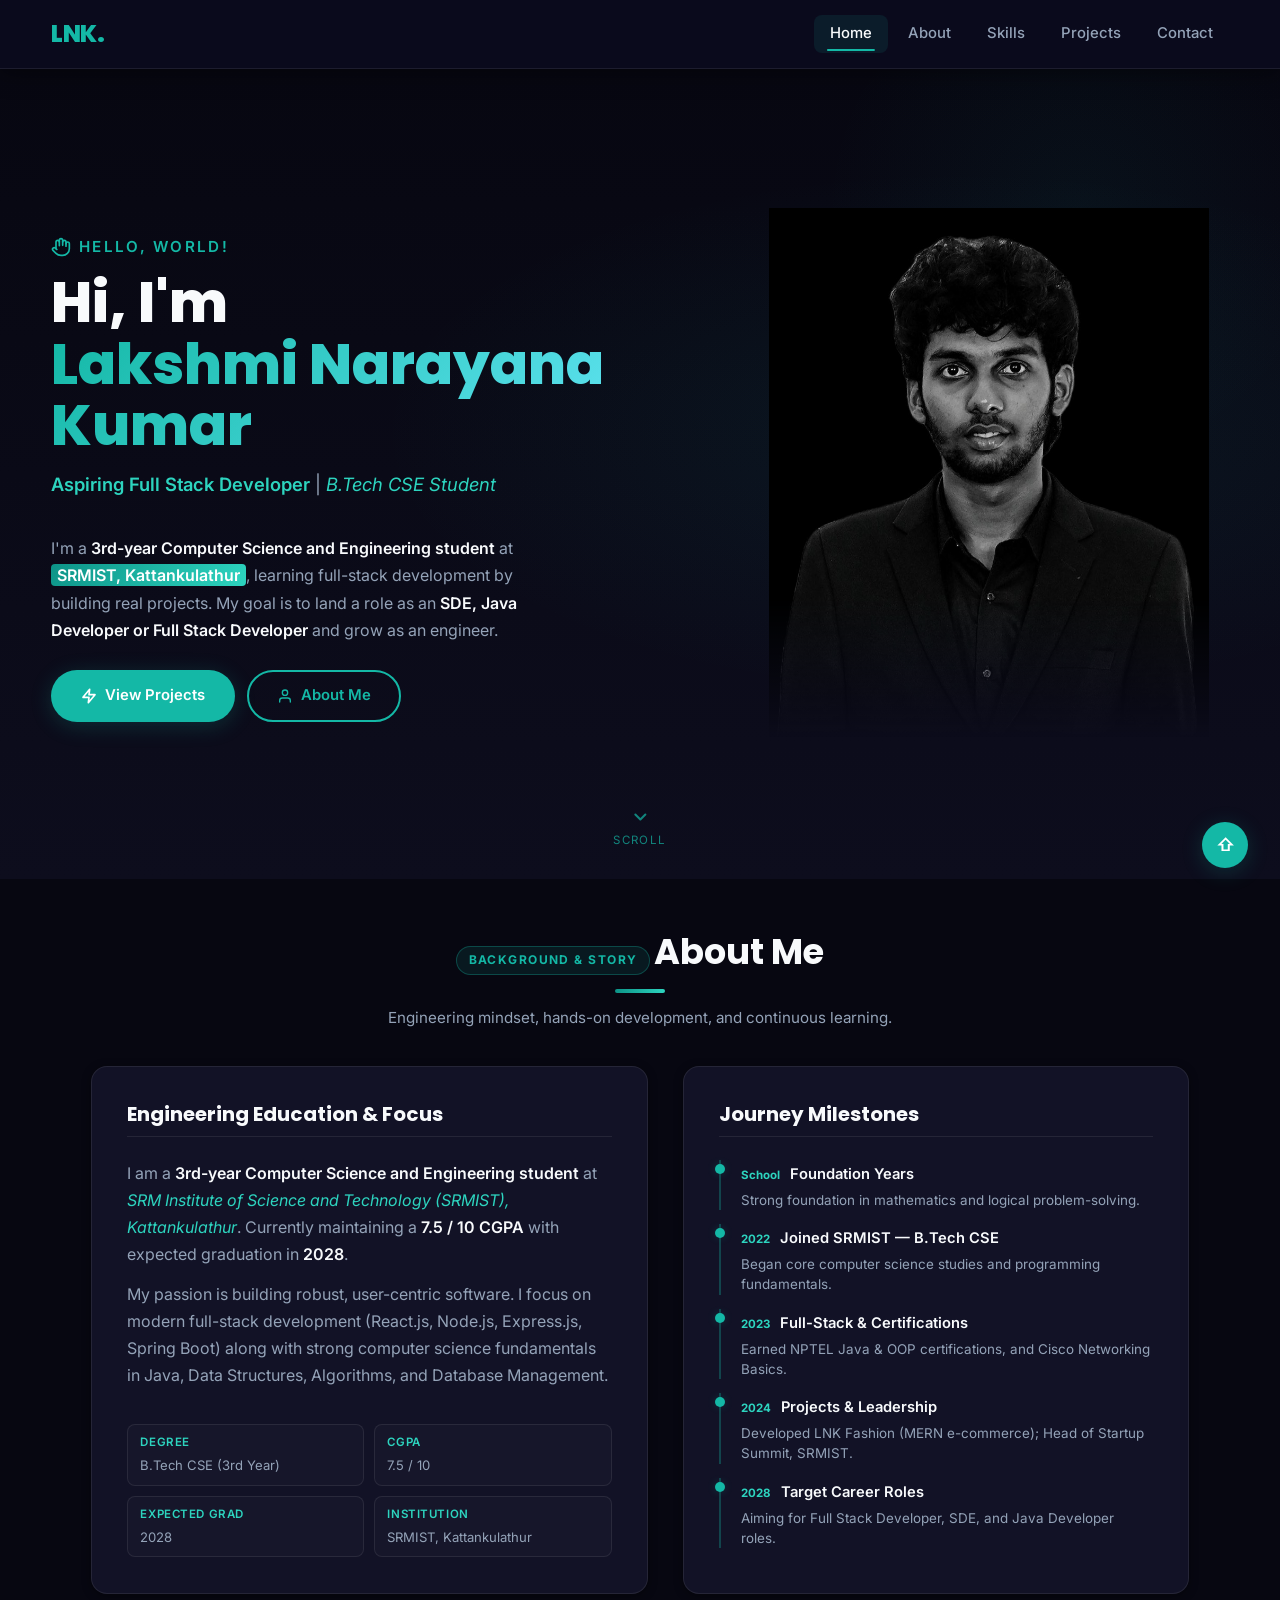
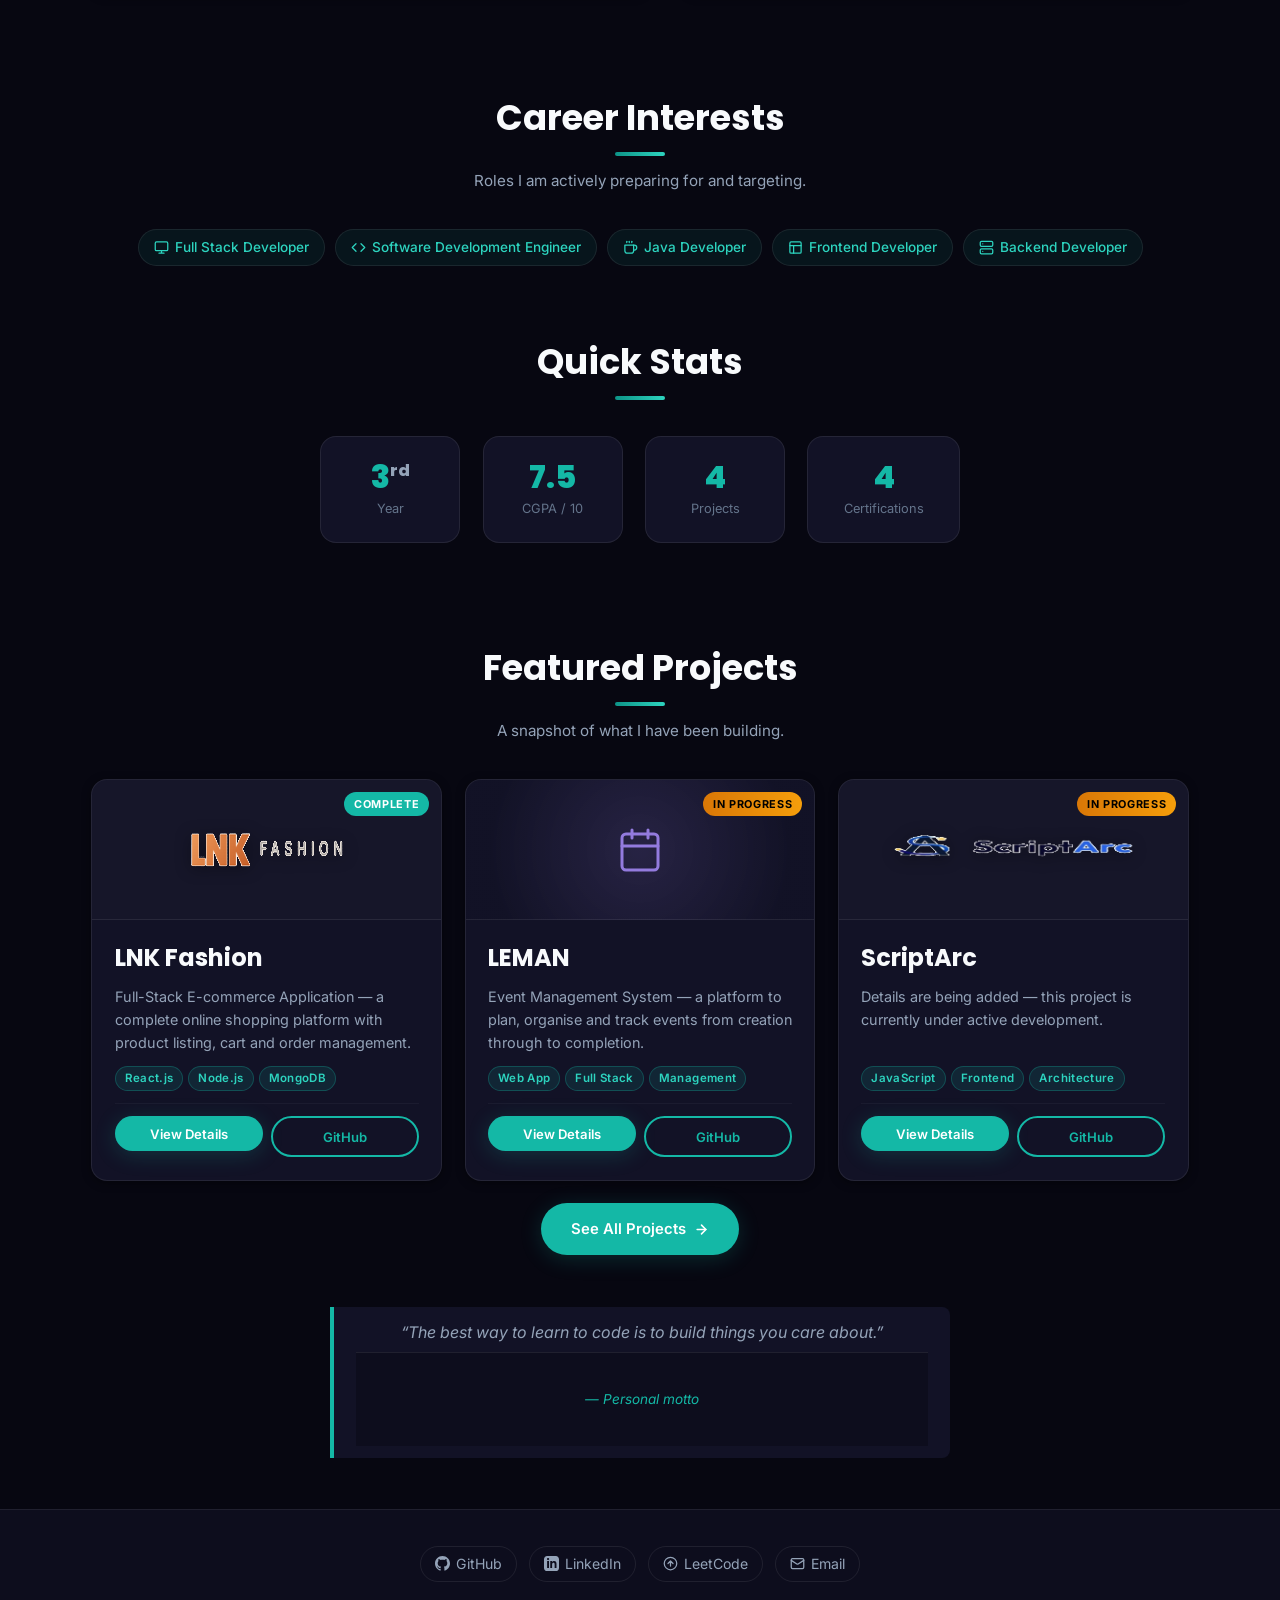
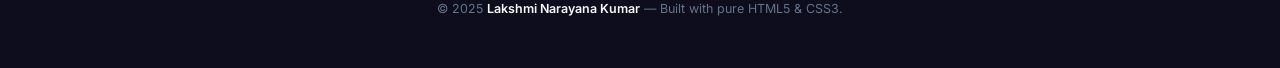
==== commit a7544ccf: "Update backend project" ====
--- a/index.html
+++ b/index.html
@@ -96,30 +96,30 @@
             </svg>
             View Projects
           </a>
-          <!-- Contact Me button with mail icon -->
-          <a href="contact.html" class="btn btn-outline">
+          <!-- About Me button with user profile icon -->
+          <a href="#about" class="btn btn-outline">
             <svg xmlns="http://www.w3.org/2000/svg" viewBox="0 0 24 24" fill="none"
                  stroke="currentColor" stroke-width="2" stroke-linecap="round"
                  stroke-linejoin="round" width="16" height="16" aria-hidden="true">
-              <rect x="2" y="4" width="20" height="16" rx="2"/>
-              <path d="m22 7-8.97 5.7a1.94 1.94 0 0 1-2.06 0L2 7"/>
+              <path d="M20 21v-2a4 4 0 0 0-4-4H8a4 4 0 0 0-4 4v2"/>
+              <circle cx="12" cy="7" r="4"/>
             </svg>
-            Contact Me
+            About Me
           </a>
         </div>
       </div>
 
-      <!-- Right: profile photo -->
-      <!-- Topic 5: Images & Multimedia - round framed profile picture -->
-      <!-- Topic 13: CSS Animations - floating + spinning ring + glow -->
-      <div class="hero-photo" id="hero-photo-wrap" aria-label="Profile photo">
-        <div class="profile-ring">
+      <!-- Right: professional studio portrait (40-45% width, no circular frame, natural blend) -->
+      <!-- Topic 5: Images & Multimedia -->
+      <div class="hero-photo" id="hero-photo-wrap" aria-label="Profile portrait">
+        <div class="portrait-frame">
           <img
             src="images/profile.jpg"
-            alt="Lakshmi Narayana Kumar - profile photo"
-            class="profile-img"
-            width="288"
-            height="288"
+            alt="Lakshmi Narayana Kumar - portrait"
+            class="portrait-img"
+            id="hero-portrait"
+            width="830"
+            height="1024"
           />
         </div>
       </div>
@@ -135,6 +135,84 @@
       </div>
 
     </section><!-- end .hero -->
+
+    <!-- ============================================================
+         About Me - Storytelling Section (Revealed on Scroll)
+         Verified Education, Details & Milestones
+         ============================================================ -->
+    <section class="section reveal" id="about" aria-labelledby="about-heading">
+      <div class="section-title">
+        <span class="eyebrow-tag">Background &amp; Story</span>
+        <h2 id="about-heading">About Me</h2>
+        <span class="title-bar"></span>
+        <p>Engineering mindset, hands-on development, and continuous learning.</p>
+      </div>
+
+      <div class="about-story-grid">
+        <div class="about-story-card">
+          <h3>Engineering Education &amp; Focus</h3>
+          <p>
+            I am a <strong>3rd-year Computer Science and Engineering student</strong>
+            at <em>SRM Institute of Science and Technology (SRMIST), Kattankulathur</em>.
+            Currently maintaining a <strong>7.5 / 10 CGPA</strong> with expected graduation in <strong>2028</strong>.
+          </p>
+          <p>
+            My passion is building robust, user-centric software. I focus on modern full-stack development
+            (React.js, Node.js, Express.js, Spring Boot) along with strong computer science fundamentals
+            in Java, Data Structures, Algorithms, and Database Management.
+          </p>
+          <div class="edu-pills">
+            <div class="edu-pill">
+              <strong>Degree</strong>
+              B.Tech CSE (3rd Year)
+            </div>
+            <div class="edu-pill">
+              <strong>CGPA</strong>
+              7.5 / 10
+            </div>
+            <div class="edu-pill">
+              <strong>Expected Grad</strong>
+              2028
+            </div>
+            <div class="edu-pill">
+              <strong>Institution</strong>
+              SRMIST, Kattankulathur
+            </div>
+          </div>
+        </div>
+
+        <div class="about-timeline-card">
+          <h3>Journey Milestones</h3>
+          <div class="mini-timeline">
+            <div class="mini-tl-item">
+              <span class="mini-tl-year">School</span>
+              <strong>Foundation Years</strong>
+              <p>Strong foundation in mathematics and logical problem-solving.</p>
+            </div>
+            <div class="mini-tl-item">
+              <span class="mini-tl-year">2022</span>
+              <strong>Joined SRMIST &mdash; B.Tech CSE</strong>
+              <p>Began core computer science studies and programming fundamentals.</p>
+            </div>
+            <div class="mini-tl-item">
+              <span class="mini-tl-year">2023</span>
+              <strong>Full-Stack &amp; Certifications</strong>
+              <p>Earned NPTEL Java &amp; OOP certifications, and Cisco Networking Basics.</p>
+            </div>
+            <div class="mini-tl-item">
+              <span class="mini-tl-year">2024</span>
+              <strong>Projects &amp; Leadership</strong>
+              <p>Developed LNK Fashion (MERN e-commerce); Head of Startup Summit, SRMIST.</p>
+            </div>
+            <div class="mini-tl-item">
+              <span class="mini-tl-year">2028</span>
+              <strong>Target Career Roles</strong>
+              <p>Aiming for Full Stack Developer, SDE, and Java Developer roles.</p>
+            </div>
+          </div>
+        </div>
+      </div>
+    </section>
 
     <!-- ============================================================
          Career Interests - chips row
@@ -267,9 +345,9 @@
         <!-- Topic 7: Box Model - margin, padding, border on card -->
         <article class="project-card" aria-labelledby="fp1-title">
           <!-- Topic 8: Positioning - absolutely positioned badge -->
-          <span class="badge">Web App</span>
-          <!-- Topic 11: Backgrounds - LNK Fashion Logo -->
-          <div class="project-img-wrap bg-lnk" role="img" aria-label="LNK Fashion e-commerce project">
+          <span class="badge">Complete</span>
+          <!-- Topic 11: Backgrounds - LNK Fashion Logo (transparent PNG) -->
+          <div class="project-img-wrap" role="img" aria-label="LNK Fashion e-commerce project">
             <img src="images/projects/lnk-fashion.png" alt="LNK Fashion Logo" class="project-logo-img" />
           </div>
           <div class="project-body">
@@ -283,16 +361,17 @@
               <span class="tag">Node.js</span>
               <span class="tag">MongoDB</span>
             </div>
-            <!-- Topic 4: Links - external link -->
-            <a href="https://github.com/lakshminarayanankumar7-alt"
-               target="_blank" rel="noopener noreferrer"
-               class="btn btn-outline">
-              <svg xmlns="http://www.w3.org/2000/svg" viewBox="0 0 24 24" fill="currentColor"
-                   width="15" height="15" aria-hidden="true">
-                <path d="M12 0c-6.626 0-12 5.373-12 12 0 5.302 3.438 9.8 8.207 11.387.599.111.793-.261.793-.577v-2.234c-3.338.726-4.033-1.416-4.033-1.416-.546-1.387-1.333-1.756-1.333-1.756-1.089-.745.083-.729.083-.729 1.205.084 1.839 1.237 1.839 1.237 1.07 1.834 2.807 1.304 3.492.997.107-.775.418-1.305.762-1.604-2.665-.305-5.467-1.334-5.467-5.931 0-1.311.469-2.381 1.236-3.221-.124-.303-.535-1.524.117-3.176 0 0 1.008-.322 3.301 1.23.957-.266 1.983-.399 3.003-.404 1.02.005 2.047.138 3.006.404 2.291-1.552 3.297-1.23 3.297-1.23.653 1.653.242 2.874.118 3.176.77.84 1.235 1.911 1.235 3.221 0 4.609-2.807 5.624-5.479 5.921.43.372.823 1.102.823 2.222v3.293c0 .319.192.694.801.576 4.765-1.589 8.199-6.086 8.199-11.386 0-6.627-5.373-12-12-12z"/>
-              </svg>
-              View on GitHub
-            </a>
+            <!-- Topic 4: Links & Actions -->
+            <div class="project-actions">
+              <button type="button" class="btn btn-primary btn-modal-trigger" data-project="lnk-fashion">
+                View Details
+              </button>
+              <a href="https://github.com/lakshminarayanankumar7-alt"
+                 target="_blank" rel="noopener noreferrer"
+                 class="btn btn-outline">
+                GitHub
+              </a>
+            </div>
           </div>
         </article>
 
@@ -303,7 +382,7 @@
             <!-- calendar SVG icon -->
             <svg xmlns="http://www.w3.org/2000/svg" viewBox="0 0 24 24" fill="none"
                  stroke="#a78bfa" stroke-width="1.5" stroke-linecap="round"
-                 stroke-linejoin="round" width="52" height="52" aria-hidden="true">
+                 stroke-linejoin="round" width="48" height="48" aria-hidden="true">
               <rect x="3" y="4" width="18" height="18" rx="2" ry="2"/>
               <line x1="16" y1="2" x2="16" y2="6"/>
               <line x1="8" y1="2" x2="8" y2="6"/>
@@ -314,38 +393,50 @@
             <h3 id="fp2-title">LEMAN</h3>
             <p>Event Management System &mdash; a platform to plan, organise and
                track events from creation through to completion.</p>
-            <a href="https://github.com/lakshminarayanankumar7-alt"
-               target="_blank" rel="noopener noreferrer"
-               class="btn btn-outline">
-              <svg xmlns="http://www.w3.org/2000/svg" viewBox="0 0 24 24" fill="currentColor"
-                   width="15" height="15" aria-hidden="true">
-                <path d="M12 0c-6.626 0-12 5.373-12 12 0 5.302 3.438 9.8 8.207 11.387.599.111.793-.261.793-.577v-2.234c-3.338.726-4.033-1.416-4.033-1.416-.546-1.387-1.333-1.756-1.333-1.756-1.089-.745.083-.729.083-.729 1.205.084 1.839 1.237 1.839 1.237 1.07 1.834 2.807 1.304 3.492.997.107-.775.418-1.305.762-1.604-2.665-.305-5.467-1.334-5.467-5.931 0-1.311.469-2.381 1.236-3.221-.124-.303-.535-1.524.117-3.176 0 0 1.008-.322 3.301 1.23.957-.266 1.983-.399 3.003-.404 1.02.005 2.047.138 3.006.404 2.291-1.552 3.297-1.23 3.297-1.23.653 1.653.242 2.874.118 3.176.77.84 1.235 1.911 1.235 3.221 0 4.609-2.807 5.624-5.479 5.921.43.372.823 1.102.823 2.222v3.293c0 .319.192.694.801.576 4.765-1.589 8.199-6.086 8.199-11.386 0-6.627-5.373-12-12-12z"/>
-              </svg>
-              View on GitHub
-            </a>
+            <div class="project-tags">
+              <span class="tag">Web App</span>
+              <span class="tag">Full Stack</span>
+              <span class="tag">Management</span>
+            </div>
+            <div class="project-actions">
+              <button type="button" class="btn btn-primary btn-modal-trigger" data-project="leman">
+                View Details
+              </button>
+              <a href="https://github.com/lakshminarayanankumar7-alt"
+                 target="_blank" rel="noopener noreferrer"
+                 class="btn btn-outline">
+                GitHub
+              </a>
+            </div>
           </div>
         </article>
 
         <!-- Project 3: ScriptArc -->
         <article class="project-card" aria-labelledby="fp3-title">
           <span class="badge badge-progress">In Progress</span>
-          <!-- Topic 11: Backgrounds - ScriptArc Logo -->
-          <div class="project-img-wrap bg-scriptarc" role="img" aria-label="ScriptArc project">
+          <!-- Topic 11: Backgrounds - ScriptArc Logo (transparent PNG) -->
+          <div class="project-img-wrap" role="img" aria-label="ScriptArc project">
             <img src="images/projects/scriptarc.png" alt="ScriptArc Logo" class="project-logo-img" />
           </div>
           <div class="project-body">
             <h3 id="fp3-title">ScriptArc</h3>
             <p>Details are being added &mdash; this project is currently
                under active development.</p>
-            <a href="https://github.com/lakshminarayanankumar7-alt"
-               target="_blank" rel="noopener noreferrer"
-               class="btn btn-outline">
-              <svg xmlns="http://www.w3.org/2000/svg" viewBox="0 0 24 24" fill="currentColor"
-                   width="15" height="15" aria-hidden="true">
-                <path d="M12 0c-6.626 0-12 5.373-12 12 0 5.302 3.438 9.8 8.207 11.387.599.111.793-.261.793-.577v-2.234c-3.338.726-4.033-1.416-4.033-1.416-.546-1.387-1.333-1.756-1.333-1.756-1.089-.745.083-.729.083-.729 1.205.084 1.839 1.237 1.839 1.237 1.07 1.834 2.807 1.304 3.492.997.107-.775.418-1.305.762-1.604-2.665-.305-5.467-1.334-5.467-5.931 0-1.311.469-2.381 1.236-3.221-.124-.303-.535-1.524.117-3.176 0 0 1.008-.322 3.301 1.23.957-.266 1.983-.399 3.003-.404 1.02.005 2.047.138 3.006.404 2.291-1.552 3.297-1.23 3.297-1.23.653 1.653.242 2.874.118 3.176.77.84 1.235 1.911 1.235 3.221 0 4.609-2.807 5.624-5.479 5.921.43.372.823 1.102.823 2.222v3.293c0 .319.192.694.801.576 4.765-1.589 8.199-6.086 8.199-11.386 0-6.627-5.373-12-12-12z"/>
-              </svg>
-              View on GitHub
-            </a>
+            <div class="project-tags">
+              <span class="tag">JavaScript</span>
+              <span class="tag">Frontend</span>
+              <span class="tag">Architecture</span>
+            </div>
+            <div class="project-actions">
+              <button type="button" class="btn btn-primary btn-modal-trigger" data-project="scriptarc">
+                View Details
+              </button>
+              <a href="https://github.com/lakshminarayanankumar7-alt"
+                 target="_blank" rel="noopener noreferrer"
+                 class="btn btn-outline">
+                GitHub
+              </a>
+            </div>
           </div>
         </article>
 
@@ -439,36 +530,92 @@
     &#8679;
   </a>
 
-  <!-- Cinematic scroll script: scroll progress + hero photo fade + reveal -->
+  <!-- ============================================================
+       Accessible Project Details Modal Dialog
+       ============================================================ -->
+  <div id="projectModal" class="modal-overlay" role="dialog" aria-modal="true" aria-labelledby="modalTitle" aria-hidden="true" tabindex="-1">
+    <div class="modal-dialog">
+      <button type="button" class="modal-close-btn" id="modalCloseBtn" aria-label="Close dialog">&times;</button>
+      <div class="modal-header">
+        <div id="modalLogoWrap"></div>
+        <div class="modal-title-group">
+          <h3 id="modalTitle">Project Title</h3>
+          <span id="modalBadge" class="modal-badge badge">Status</span>
+        </div>
+      </div>
+      <div class="modal-body">
+        <p id="modalDesc"></p>
+        <h4>Key Technical Highlights</h4>
+        <ul id="modalHighlights"></ul>
+        <h4>Technology Stack</h4>
+        <div id="modalTags" class="project-tags"></div>
+      </div>
+      <div class="modal-footer">
+        <a id="modalGithubLink" href="https://github.com/lakshminarayanankumar7-alt" target="_blank" rel="noopener noreferrer" class="btn btn-primary">
+          <svg xmlns="http://www.w3.org/2000/svg" viewBox="0 0 24 24" fill="currentColor" width="16" height="16" aria-hidden="true">
+            <path d="M12 0c-6.626 0-12 5.373-12 12 0 5.302 3.438 9.8 8.207 11.387.599.111.793-.261.793-.577v-2.234c-3.338.726-4.033-1.416-4.033-1.416-.546-1.387-1.333-1.756-1.333-1.756-1.089-.745.083-.729.083-.729 1.205.084 1.839 1.237 1.839 1.237 1.07 1.834 2.807 1.304 3.492.997.107-.775.418-1.305.762-1.604-2.665-.305-5.467-1.334-5.467-5.931 0-1.311.469-2.381 1.236-3.221-.124-.303-.535-1.524.117-3.176 0 0 1.008-.322 3.301 1.23.957-.266 1.983-.399 3.003-.404 1.02.005 2.047.138 3.006.404 2.291-1.552 3.297-1.23 3.297-1.23.653 1.653.242 2.874.118 3.176.77.84 1.235 1.911 1.235 3.221 0 4.609-2.807 5.624-5.479 5.921.43.372.823 1.102.823 2.222v3.293c0 .319.192.694.801.576 4.765-1.589 8.199-6.086 8.199-11.386 0-6.627-5.373-12-12-12z"/>
+          </svg>
+          View on GitHub
+        </a>
+      </div>
+    </div>
+  </div>
+
+  <!-- Cinematic scroll script & Project Modal Controller -->
   <script>
     (function () {
-      /* Respect prefers-reduced-motion */
       var reducedMotion = window.matchMedia('(prefers-reduced-motion: reduce)').matches;
 
       var scrollBar   = document.getElementById('scrollBar');
       var photoWrap   = document.getElementById('hero-photo-wrap');
+      var portrait    = document.getElementById('hero-portrait');
+      var heroText    = document.querySelector('.hero-text');
       var hero        = document.querySelector('.hero');
 
       /* ---- Scroll Progress Bar ---- */
       function updateProgress() {
-        var scrollTop  = window.scrollY || document.documentElement.scrollTop;
-        var docHeight  = document.documentElement.scrollHeight - window.innerHeight;
-        var pct        = docHeight > 0 ? (scrollTop / docHeight) * 100 : 0;
+        var scrollTop = window.scrollY || document.documentElement.scrollTop;
+        var docHeight = document.documentElement.scrollHeight - window.innerHeight;
+        var pct       = docHeight > 0 ? (scrollTop / docHeight) * 100 : 0;
         if (scrollBar) scrollBar.style.width = pct + '%';
       }
 
-      /* ---- Hero photo cinematic fade on scroll ---- */
-      function updateHeroPhoto() {
-        if (!hero || !photoWrap || reducedMotion) return;
-        var heroBottom = hero.getBoundingClientRect().bottom;
-        var heroH      = hero.offsetHeight;
-        /* Start fading once bottom of hero is 80% from top of viewport */
-        var ratio = 1 - Math.max(0, Math.min(1, heroBottom / (heroH * 0.8)));
-        var opacity   = 1 - ratio * 0.85;
-        var scale     = 1 - ratio * 0.12;
-        photoWrap.style.opacity   = opacity;
-        photoWrap.style.transform = 'scale(' + scale + ')';
+      /* ---- Cinematic Hero Scroll Animation with requestAnimationFrame ---- */
+      var isTicking = false;
+      function onScroll() {
+        if (!isTicking) {
+          window.requestAnimationFrame(function () {
+            updateProgress();
+
+            if (!reducedMotion && hero && photoWrap) {
+              var scrollY = window.pageYOffset || document.documentElement.scrollTop;
+              var heroH   = hero.offsetHeight;
+              var progress = Math.min(1, Math.max(0, scrollY / (heroH * 0.72)));
+
+              /* 1. Portrait moves downward slightly */
+              /* 2. Portrait opacity smoothly decreases */
+              var photoOpacity = Math.max(0, 1 - progress * 1.15);
+              var photoY       = progress * 45;
+              photoWrap.style.opacity   = photoOpacity;
+              photoWrap.style.transform = 'translateY(' + photoY + 'px)';
+
+              /* 3. Hero intro text fades away gently */
+              if (heroText) {
+                var textOpacity = Math.max(0, 1 - progress * 1.1);
+                var textY       = -progress * 22;
+                heroText.style.opacity   = textOpacity;
+                heroText.style.transform = 'translateY(' + textY + 'px)';
+              }
+            }
+
+            isTicking = false;
+          });
+          isTicking = true;
+        }
       }
+
+      window.addEventListener('scroll', onScroll, { passive: true });
+      updateProgress();
 
       /* ---- Reveal on scroll (IntersectionObserver) ---- */
       if ('IntersectionObserver' in window) {
@@ -480,19 +627,137 @@
               revealObs.unobserve(entry.target);
             }
           });
-        }, { threshold: 0.15 });
+        }, { threshold: 0.12 });
         revealEls.forEach(function (el) { revealObs.observe(el); });
       }
 
-      /* ---- Bind scroll ---- */
-      window.addEventListener('scroll', function () {
-        updateProgress();
-        updateHeroPhoto();
-      }, { passive: true });
-
-      /* Initial call */
-      updateProgress();
-      updateHeroPhoto();
+      /* ---- Interactive Project Modal Dialog ---- */
+      var projectData = {
+        'lnk-fashion': {
+          title: 'LNK Fashion',
+          badge: 'Complete',
+          badgeClass: 'badge',
+          logoHtml: '<img src="images/projects/lnk-fashion.png" alt="LNK Fashion Logo" class="modal-logo" />',
+          desc: 'A full-featured full-stack e-commerce application developed as a complete MERN stack platform. Enables comprehensive online clothing retail with dynamic catalogue discovery, interactive shopping bag, user authentication, and order workflows.',
+          highlights: [
+            'End-to-end MERN architecture (React.js, Node.js, Express.js, MongoDB)',
+            'Modular RESTful API design with structured data validation',
+            'Full client-side state handling for shopping cart and user sessions',
+            'Responsive product gallery with responsive layout for mobile and desktop'
+          ],
+          tags: ['React.js', 'Vite', 'Node.js', 'Express.js', 'MongoDB', 'REST API']
+        },
+        'leman': {
+          title: 'LEMAN',
+          badge: 'In Progress',
+          badgeClass: 'badge badge-progress',
+          logoHtml: '<svg xmlns="http://www.w3.org/2000/svg" viewBox="0 0 24 24" fill="none" stroke="#a78bfa" stroke-width="1.5" stroke-linecap="round" stroke-linejoin="round" width="44" height="44"><rect x="3" y="4" width="18" height="18" rx="2"/><line x1="16" y1="2" x2="16" y2="6"/><line x1="8" y1="2" x2="8" y2="6"/><line x1="3" y1="10" x2="21" y2="10"/></svg>',
+          desc: 'An Event Management System engineered to organize, track, and manage events from inception to closure. Focused on college initiatives, campus festivals, and startup showcases.',
+          highlights: [
+            'Event scheduling, track assignment, and agenda monitoring',
+            'Centralized participant registration and role-based access management',
+            'Real-time status tracking for venues, coordinators, and schedules'
+          ],
+          tags: ['Web Application', 'Event Management', 'Full Stack', 'Database Design']
+        },
+        'scriptarc': {
+          title: 'ScriptArc',
+          badge: 'In Progress',
+          badgeClass: 'badge badge-progress',
+          logoHtml: '<img src="images/projects/scriptarc.png" alt="ScriptArc Logo" class="modal-logo" />',
+          desc: 'An interactive developer utility and web application under active design and development. Explores modern frontend architecture, developer ergonomics, and reactive UI patterns.',
+          highlights: [
+            'Under active implementation with modern component-driven engineering',
+            'Clean architectural separation between state and rendering layers',
+            'Responsive interface design tailored for developers'
+          ],
+          tags: ['JavaScript', 'Frontend Architecture', 'UI/UX Design', 'Modern Web']
+        },
+        'finsmart': {
+          title: 'FINSMART',
+          badge: 'In Progress',
+          badgeClass: 'badge badge-progress',
+          logoHtml: '<svg xmlns="http://www.w3.org/2000/svg" viewBox="0 0 24 24" fill="none" stroke="#f59e0b" stroke-width="1.5" stroke-linecap="round" stroke-linejoin="round" width="44" height="44"><line x1="12" y1="1" x2="12" y2="23"/><path d="M17 5H9.5a3.5 3.5 0 0 0 0 7h5a3.5 3.5 0 0 1 0 7H6"/></svg>',
+          desc: 'A smart financial management and budgeting platform designed for tracking expenditure, analyzing financial trends, and delivering actionable analytics.',
+          highlights: [
+            'Intelligent expense tracking and category classification',
+            'Visual summary reports and progress tracking',
+            'Data-first architecture prioritizing privacy and local efficiency'
+          ],
+          tags: ['FinTech', 'Data Analytics', 'Full Stack', 'Web Application']
+        }
+      };
+
+      var modal       = document.getElementById('projectModal');
+      var closeBtn    = document.getElementById('modalCloseBtn');
+      var modalTitle  = document.getElementById('modalTitle');
+      var modalBadge  = document.getElementById('modalBadge');
+      var modalLogo   = document.getElementById('modalLogoWrap');
+      var modalDesc   = document.getElementById('modalDesc');
+      var modalHl     = document.getElementById('modalHighlights');
+      var modalTags   = document.getElementById('modalTags');
+      var lastFocused = null;
+
+      function openModal(projKey, triggerEl) {
+        var data = projectData[projKey];
+        if (!data || !modal) return;
+        lastFocused = triggerEl;
+
+        modalTitle.textContent = data.title;
+        modalBadge.textContent = data.badge;
+        modalBadge.className   = data.badgeClass;
+        modalLogo.innerHTML    = data.logoHtml;
+        modalDesc.textContent  = data.desc;
+
+        modalHl.innerHTML = '';
+        data.highlights.forEach(function (h) {
+          var li = document.createElement('li');
+          li.textContent = h;
+          modalHl.appendChild(li);
+        });
+
+        modalTags.innerHTML = '';
+        data.tags.forEach(function (t) {
+          var span = document.createElement('span');
+          span.className   = 'tag';
+          span.textContent = t;
+          modalTags.appendChild(span);
+        });
+
+        modal.classList.add('active');
+        modal.setAttribute('aria-hidden', 'false');
+        document.body.style.overflow = 'hidden';
+        closeBtn.focus();
+      }
+
+      function closeModal() {
+        if (!modal) return;
+        modal.classList.remove('active');
+        modal.setAttribute('aria-hidden', 'true');
+        document.body.style.overflow = '';
+        if (lastFocused) lastFocused.focus();
+      }
+
+      document.querySelectorAll('.btn-modal-trigger').forEach(function (btn) {
+        btn.addEventListener('click', function () {
+          var p = this.getAttribute('data-project');
+          openModal(p, this);
+        });
+      });
+
+      if (closeBtn) closeBtn.addEventListener('click', closeModal);
+
+      if (modal) {
+        modal.addEventListener('click', function (e) {
+          if (e.target === modal) closeModal();
+        });
+      }
+
+      document.addEventListener('keydown', function (e) {
+        if (e.key === 'Escape' && modal && modal.classList.contains('active')) {
+          closeModal();
+        }
+      });
     })();
   </script>
 
--- a/css/style.css
+++ b/css/style.css
@@ -12,31 +12,32 @@
 @import url('https://fonts.googleapis.com/css2?family=Poppins:wght@300;400;500;600;700;800&family=Inter:wght@300;400;500;600&display=swap');
 
 :root {
-  /* --- Colour Palette --- */
-  --bg-primary:    #0b0b1e;
-  --bg-secondary:  #111130;
-  --bg-card:       #181840;
-  --bg-card-hover: #1e1e4a;
-
-  /* Accent: Teal */
+  /* --- Sophisticated Dark Palette: Charcoal Black, Midnight Navy, Dark Slate --- */
+  --bg-primary:    #070711; /* Deep charcoal midnight black */
+  --bg-secondary:  #0d0d1d; /* Midnight navy */
+  --bg-card:       #121226; /* Dark slate */
+  --bg-card-hover: #171732;
+
+  /* Accent: Refined Teal */
   --accent:        #14b8a6;
   --accent-light:  #2dd4bf;
   --accent-dark:   #0d9488;
-  --accent-glow:   rgba(20, 184, 166, 0.30);
-  --accent-glow2:  rgba(20, 184, 166, 0.10);
-
-  /* Text */
-  --text-primary:   #e2e8f0;
+  --accent-glow:   rgba(20, 184, 166, 0.20);
+  --accent-glow2:  rgba(20, 184, 166, 0.08);
+
+  /* Text: High Contrast & Crisp */
+  --text-primary:   #f8fafc;
   --text-secondary: #94a3b8;
   --text-muted:     #64748b;
 
   /* Borders & Shadows */
-  --border:         rgba(20, 184, 166, 0.20);
+  --border:         rgba(255, 255, 255, 0.08);
+  --border-accent:  rgba(20, 184, 166, 0.30);
   --border-hover:   rgba(20, 184, 166, 0.55);
-  --shadow-sm:      0 2px 12px rgba(0, 0, 0, 0.35);
-  --shadow-md:      0 8px 32px rgba(0, 0, 0, 0.45);
-  --shadow-lg:      0 20px 60px rgba(0, 0, 0, 0.55);
-  --shadow-accent:  0 0 32px var(--accent-glow);
+  --shadow-sm:      0 2px 10px rgba(0, 0, 0, 0.40);
+  --shadow-md:      0 10px 30px rgba(0, 0, 0, 0.55);
+  --shadow-lg:      0 25px 60px rgba(0, 0, 0, 0.70);
+  --shadow-accent:  0 0 24px var(--accent-glow);
 
   /* Spacing scale - tighter than before for better flow */
   --sp-xs:  0.4rem;
@@ -226,33 +227,34 @@
   align-items: center;
   justify-content: space-between;
   gap: var(--sp-xl);
-  min-height: 88vh;          /* Reduced from 100vh to avoid excessive space */
-  padding: var(--sp-xl);
-  /* Topic 6: gradient hero background */
+  min-height: 90vh;          /* Full-screen hero section */
+  padding: 3rem var(--sp-xl) 2.5rem;
+  /* Topic 6: Subtle, sophisticated dark background */
   background:
-    radial-gradient(ellipse 85% 60% at 50% -5%, rgba(20,184,166,0.14) 0%, transparent 65%),
-    linear-gradient(145deg, var(--bg-primary) 0%, #0d0d26 100%);
+    radial-gradient(ellipse 70% 50% at 75% 45%, rgba(20, 184, 166, 0.08) 0%, transparent 65%),
+    linear-gradient(180deg, var(--bg-primary) 0%, var(--bg-secondary) 100%);
   position: relative;
   overflow: hidden;
 }
 
-/* Decorative floating orb (Topic 11: background gradient) */
+/* Decorative subtle backdrop ambient light */
 .hero::before {
   content: '';
   position: absolute;        /* Topic 8: position absolute */
-  width: 480px;
-  height: 480px;
+  width: 520px;
+  height: 520px;
   border-radius: var(--r-full);
-  background: radial-gradient(circle, rgba(20,184,166,0.07) 0%, transparent 70%);
+  background: radial-gradient(circle, rgba(20,184,166,0.05) 0%, transparent 70%);
   top: -120px;
   right: -60px;
   pointer-events: none;
-  animation: pulse-orb 6s ease-in-out infinite; /* Topic 13: animation */
 }
 
 .hero-text {
-  flex: 1;
-  max-width: 580px;
+  flex: 1 1 55%;
+  max-width: 620px;
+  z-index: 2;
+  transition: opacity 0.25s ease, transform 0.25s ease;
 }
 
 .hero-greeting {
@@ -345,63 +347,71 @@
 
 /* ============================================================
    Topic 5: Images & Multimedia
-   - Profile photo: round, framed, floating animation
+   - Professional Studio Portrait — 40-45% width, unconstrained, natural blend
    ============================================================ */
 .hero-photo {
-  flex-shrink: 0;
-  animation: fade-in-up 0.8s ease 0.15s both; /* Topic 13 */
-}
-
-.profile-ring {
-  position: relative;        /* Topic 8: position relative */
-  width: 300px;
-  height: 300px;
-  display: flex;
-  align-items: center;
+  flex: 0 1 45%;
+  max-width: 480px;
+  position: relative;
+  display: flex;
+  align-items: flex-end;
   justify-content: center;
-}
-
-/* Spinning conic-gradient ring (Topic 13: animation) */
-.profile-ring::before {
+  z-index: 2;
+  animation: fade-in-up 0.85s ease 0.15s both; /* Topic 13 */
+  transition: opacity 0.2s ease, transform 0.2s ease;
+}
+
+.portrait-frame {
+  position: relative;
+  width: 100%;
+  max-width: 440px;
+  display: flex;
+  align-items: flex-end;
+  justify-content: center;
+}
+
+/* Subtle ambient backdrop glow behind portrait */
+.portrait-frame::before {
   content: '';
-  position: absolute;        /* Topic 8: absolute */
-  inset: -5px;
-  border-radius: var(--r-full);
-  background: conic-gradient(var(--accent), #67e8f9, var(--accent-dark), var(--accent));
-  animation: spin-ring 7s linear infinite; /* Topic 13 */
+  position: absolute;
+  top: 15%;
+  left: 50%;
+  transform: translateX(-50%);
+  width: 320px;
+  height: 320px;
+  border-radius: 50%;
+  background: radial-gradient(circle, rgba(20, 184, 166, 0.16) 0%, rgba(13, 148, 136, 0.04) 55%, transparent 75%);
+  filter: blur(32px);
+  pointer-events: none;
   z-index: 0;
 }
 
-/* Glow layer (Topic 11: box-shadow) */
-.profile-ring::after {
-  content: '';
-  position: absolute;        /* Topic 8: absolute */
-  inset: -5px;
-  border-radius: var(--r-full);
-  box-shadow: 0 0 48px var(--accent-glow), 0 0 96px rgba(20,184,166,0.15);
-  animation: glow-pulse 3s ease-in-out infinite; /* Topic 13 */
-  z-index: 0;
-}
-
-.profile-img {
-  width: 288px;
-  height: 288px;
-  border-radius: var(--r-full); /* Topic 11: rounded border */
+.portrait-img {
+  width: 100%;
+  height: auto;
+  max-height: 540px;
   object-fit: cover;
   object-position: center top;
-  position: relative;        /* Topic 8 */
+  position: relative;
   z-index: 1;
-  border: 4px solid var(--bg-primary);
-  animation: float 4.5s ease-in-out infinite; /* Topic 13: floating */
-}
-
-/* Smaller variant for About page */
+  display: block;
+  /* Natural feather fade into charcoal background */
+  mask-image: linear-gradient(to bottom, black 72%, transparent 98%);
+  -webkit-mask-image: linear-gradient(to bottom, black 72%, transparent 98%);
+  filter: drop-shadow(0 20px 40px rgba(0, 0, 0, 0.75));
+  will-change: transform, opacity;
+}
+
+/* Standard profile image for About page */
 .profile-img-sm {
   width: 220px;
   height: 220px;
-  border-radius: var(--r-full);
+  border-radius: var(--r-md);
   object-fit: cover;
   object-position: center top;
+  border: 1px solid var(--border-hover);
+  box-shadow: var(--shadow-md);
+}
   border: 3px solid var(--accent);
   box-shadow: var(--shadow-accent);
 }
@@ -585,7 +595,7 @@
   border-radius: var(--r-md);
   overflow: hidden;
   position: relative;        /* Topic 8: relative */
-  transition: all var(--tr-med); /* Topic 12 */
+  transition: transform var(--tr-med), border-color var(--tr-med), box-shadow var(--tr-med); /* Topic 12 */
   box-shadow: var(--shadow-sm);
   display: flex;
   flex-direction: column;
@@ -593,59 +603,54 @@
 }
 
 .project-card:hover {
-  transform: translateY(-7px) scale(1.015) rotate(-0.3deg); /* Topic 12 */
-  box-shadow: var(--shadow-lg), 0 0 36px var(--accent-glow);
+  transform: translateY(-5px); /* Topic 12 */
+  box-shadow: var(--shadow-lg), 0 0 24px var(--accent-glow);
   border-color: var(--border-hover);
 }
 
-/* Project "image" - CSS gradient placeholder (Topic 11: background gradient) */
+/* Project "image" - Clean dark glass wrap for transparent logos */
 .project-img-wrap {
-  height: 160px;
+  height: 140px;
   display: flex;
   align-items: center;
   justify-content: center;
   flex-shrink: 0;
   position: relative;
   overflow: hidden;
+  background: rgba(255, 255, 255, 0.015);
+  border-bottom: 1px solid var(--border);
+  padding: 1.2rem;
 }
 
 /* SVG icon inside project card header */
 .project-img-wrap svg {
-  width: 52px;
-  height: 52px;
-  opacity: 0.75;
-}
-
-/* Project logo images */
+  width: 48px;
+  height: 48px;
+  opacity: 0.85;
+}
+
+/* Project logo images: transparent, object-fit contain */
 .project-logo-img {
-  max-width: 82%;
-  max-height: 85px;
+  max-width: 80%;
+  max-height: 65px;
   width: auto;
   height: auto;
   object-fit: contain;
   display: block;
   margin: 0 auto;
+  filter: drop-shadow(0 2px 8px rgba(0,0,0,0.4));
   transition: transform var(--tr-med);
 }
 
 .project-card:hover .project-logo-img {
-  transform: scale(1.08);
-}
-
-/* Specific background styles for logo cards */
-.project-img-wrap.bg-lnk {
-  background: #fbf6f2;
-}
-
-.project-img-wrap.bg-scriptarc {
-  background: #ffffff;
-}
-
-/* Gradient placeholders per project (Topic 11) */
-.grad-1 { background: linear-gradient(135deg, #0f2a4a 0%, #0d4a3a 100%); }
-.grad-2 { background: linear-gradient(135deg, #2a1a4a 0%, #1a0d4a 100%); }
-.grad-3 { background: linear-gradient(135deg, #1a2a0d 0%, #0d2a1a 100%); }
-.grad-4 { background: linear-gradient(135deg, #4a2a0d 0%, #4a1a1a 100%); }
+  transform: scale(1.05);
+}
+
+/* Subtle, sophisticated card gradients for icon projects */
+.grad-1 { background: radial-gradient(circle at 50% 50%, rgba(20, 184, 166, 0.12) 0%, rgba(18, 18, 38, 0.6) 80%); }
+.grad-2 { background: radial-gradient(circle at 50% 50%, rgba(167, 139, 250, 0.14) 0%, rgba(18, 18, 38, 0.6) 80%); }
+.grad-3 { background: radial-gradient(circle at 50% 50%, rgba(45, 212, 191, 0.12) 0%, rgba(18, 18, 38, 0.6) 80%); }
+.grad-4 { background: radial-gradient(circle at 50% 50%, rgba(245, 158, 11, 0.14) 0%, rgba(18, 18, 38, 0.6) 80%); }
 
 .project-body {
   padding: var(--sp-md);    /* Topic 7: padding */
@@ -1288,19 +1293,27 @@
 /* Tablet - max 900px */
 @media (max-width: 900px) {
   .hero {
-    flex-direction: column;
+    flex-direction: column-reverse;
     text-align: center;
     padding: var(--sp-lg) var(--sp-md);
     min-height: auto;
-    padding-top: 3rem;
-    padding-bottom: 3rem;
+    padding-top: 2.5rem;
+    padding-bottom: 2.5rem;
     gap: var(--sp-lg);
   }
 
   .hero-buttons { justify-content: center; }
 
-  .profile-ring { width: 230px; height: 230px; }
-  .profile-img  { width: 220px; height: 220px; }
+  .hero-photo {
+    flex: 0 1 auto;
+    width: 100%;
+    max-width: 320px;
+  }
+  .portrait-img {
+    max-height: 380px;
+  }
+
+  .about-story-grid { grid-template-columns: 1fr; }
 
   .navbar { padding: 0.75rem var(--sp-md); }
 
@@ -1592,6 +1605,270 @@
   color: var(--text-secondary);
   line-height: 1.65;
   margin: 0;
+}
+
+/* ---- Storytelling Section on Index (Revealed on Scroll) ---- */
+.eyebrow-tag {
+  display: inline-block;
+  font-size: 0.75rem;
+  font-weight: 700;
+  letter-spacing: 0.12em;
+  text-transform: uppercase;
+  color: var(--accent);
+  background: rgba(20, 184, 166, 0.1);
+  border: 1px solid var(--border-accent);
+  padding: 3px 12px;
+  border-radius: var(--r-pill);
+  margin-bottom: 8px;
+}
+
+.about-story-grid {
+  display: grid;
+  grid-template-columns: 1.1fr 1fr;
+  gap: var(--sp-lg);
+  margin-top: var(--sp-md);
+  align-items: stretch;
+}
+
+.about-story-card,
+.about-timeline-card {
+  background: var(--bg-card);
+  border: 1px solid var(--border);
+  border-radius: var(--r-md);
+  padding: var(--sp-lg);
+  box-shadow: var(--shadow-sm);
+  display: flex;
+  flex-direction: column;
+}
+
+.about-story-card h3,
+.about-timeline-card h3 {
+  font-size: 1.25rem;
+  color: var(--text-primary);
+  margin-bottom: var(--sp-md);
+  padding-bottom: 0.6rem;
+  border-bottom: 1px solid var(--border);
+}
+
+.edu-pills {
+  display: grid;
+  grid-template-columns: 1fr 1fr;
+  gap: 10px;
+  margin-top: auto;
+  padding-top: var(--sp-md);
+}
+
+.edu-pill {
+  font-size: 0.82rem;
+  background: rgba(255, 255, 255, 0.02);
+  border: 1px solid var(--border);
+  border-radius: var(--r-sm);
+  padding: 8px 12px;
+  color: var(--text-secondary);
+}
+.edu-pill strong {
+  color: var(--accent-light);
+  display: block;
+  font-size: 0.72rem;
+  text-transform: uppercase;
+  letter-spacing: 0.05em;
+  margin-bottom: 2px;
+}
+
+.mini-timeline {
+  display: flex;
+  flex-direction: column;
+  gap: 14px;
+}
+
+.mini-tl-item {
+  position: relative;
+  padding-left: 20px;
+  border-left: 2px solid var(--border-accent);
+}
+
+.mini-tl-item::before {
+  content: '';
+  position: absolute;
+  left: -6px;
+  top: 4px;
+  width: 10px;
+  height: 10px;
+  border-radius: 50%;
+  background: var(--accent);
+  box-shadow: 0 0 8px var(--accent-glow);
+}
+
+.mini-tl-year {
+  display: inline-block;
+  font-size: 0.72rem;
+  font-weight: 700;
+  color: var(--accent-light);
+  margin-right: 6px;
+}
+
+.mini-tl-item strong {
+  font-size: 0.92rem;
+  color: var(--text-primary);
+}
+
+.mini-tl-item p {
+  font-size: 0.84rem;
+  margin: 3px 0 0;
+  line-height: 1.5;
+}
+
+/* ---- Project Action Buttons ---- */
+.project-actions {
+  display: flex;
+  gap: 8px;
+  align-items: center;
+  margin-top: auto;
+  padding-top: 0.75rem;
+  border-top: 1px solid rgba(255, 255, 255, 0.04);
+}
+
+.project-actions .btn {
+  font-size: 0.82rem;
+  padding: 0.46rem 1rem;
+  margin-top: 0;
+  flex: 1;
+  justify-content: center;
+}
+
+/* ---- Project Details Modal Dialog (Accessible) ---- */
+.modal-overlay {
+  position: fixed;
+  inset: 0;
+  background: rgba(4, 4, 12, 0.82);
+  backdrop-filter: blur(8px);
+  -webkit-backdrop-filter: blur(8px);
+  z-index: 3000;
+  display: flex;
+  align-items: center;
+  justify-content: center;
+  padding: var(--sp-md);
+  opacity: 0;
+  visibility: hidden;
+  transition: opacity 0.22s ease, visibility 0.22s ease;
+}
+
+.modal-overlay.active {
+  opacity: 1;
+  visibility: visible;
+}
+
+.modal-dialog {
+  background: var(--bg-card);
+  border: 1px solid var(--border-hover);
+  border-radius: var(--r-lg);
+  max-width: 620px;
+  width: 100%;
+  max-height: 88vh;
+  overflow-y: auto;
+  box-shadow: var(--shadow-lg), 0 0 40px rgba(20, 184, 166, 0.16);
+  padding: var(--sp-lg);
+  position: relative;
+  transform: scale(0.94) translateY(14px);
+  transition: transform 0.25s cubic-bezier(0.16, 1, 0.3, 1);
+}
+
+.modal-overlay.active .modal-dialog {
+  transform: scale(1) translateY(0);
+}
+
+.modal-close-btn {
+  position: absolute;
+  top: 1.2rem;
+  right: 1.2rem;
+  width: 36px;
+  height: 36px;
+  border-radius: var(--r-full);
+  background: rgba(255, 255, 255, 0.04);
+  border: 1px solid var(--border);
+  color: var(--text-secondary);
+  font-size: 1.4rem;
+  display: flex;
+  align-items: center;
+  justify-content: center;
+  cursor: pointer;
+  transition: all var(--tr-fast);
+  line-height: 1;
+}
+
+.modal-close-btn:hover,
+.modal-close-btn:focus-visible {
+  color: var(--text-primary);
+  background: rgba(20, 184, 166, 0.2);
+  border-color: var(--accent);
+  outline: none;
+}
+
+.modal-header {
+  display: flex;
+  align-items: center;
+  gap: 16px;
+  margin-bottom: var(--sp-md);
+  padding-bottom: var(--sp-sm);
+  border-bottom: 1px solid var(--border);
+}
+
+.modal-logo {
+  max-width: 120px;
+  max-height: 48px;
+  object-fit: contain;
+}
+
+.modal-title-group h3 {
+  font-size: 1.4rem;
+  margin-bottom: 4px;
+}
+
+.modal-badge {
+  display: inline-block;
+  font-size: 0.72rem;
+  font-weight: 700;
+  text-transform: uppercase;
+  letter-spacing: 0.06em;
+  padding: 2px 10px;
+  border-radius: var(--r-pill);
+}
+
+.modal-body h4 {
+  font-size: 0.95rem;
+  color: var(--accent-light);
+  margin: 1.2rem 0 0.5rem;
+  text-transform: uppercase;
+  letter-spacing: 0.06em;
+}
+
+.modal-body ul {
+  list-style: none;
+  padding: 0;
+  margin-bottom: 1rem;
+}
+
+.modal-body ul li {
+  position: relative;
+  padding-left: 18px;
+  margin-bottom: 6px;
+  color: var(--text-secondary);
+  font-size: 0.9rem;
+}
+
+.modal-body ul li::before {
+  content: '\25B8';
+  position: absolute;
+  left: 0;
+  color: var(--accent);
+}
+
+.modal-footer {
+  margin-top: var(--sp-md);
+  padding-top: var(--sp-sm);
+  border-top: 1px solid var(--border);
+  display: flex;
+  justify-content: flex-end;
 }
 
 /* ---- Responsive additions --------------------------------- */
